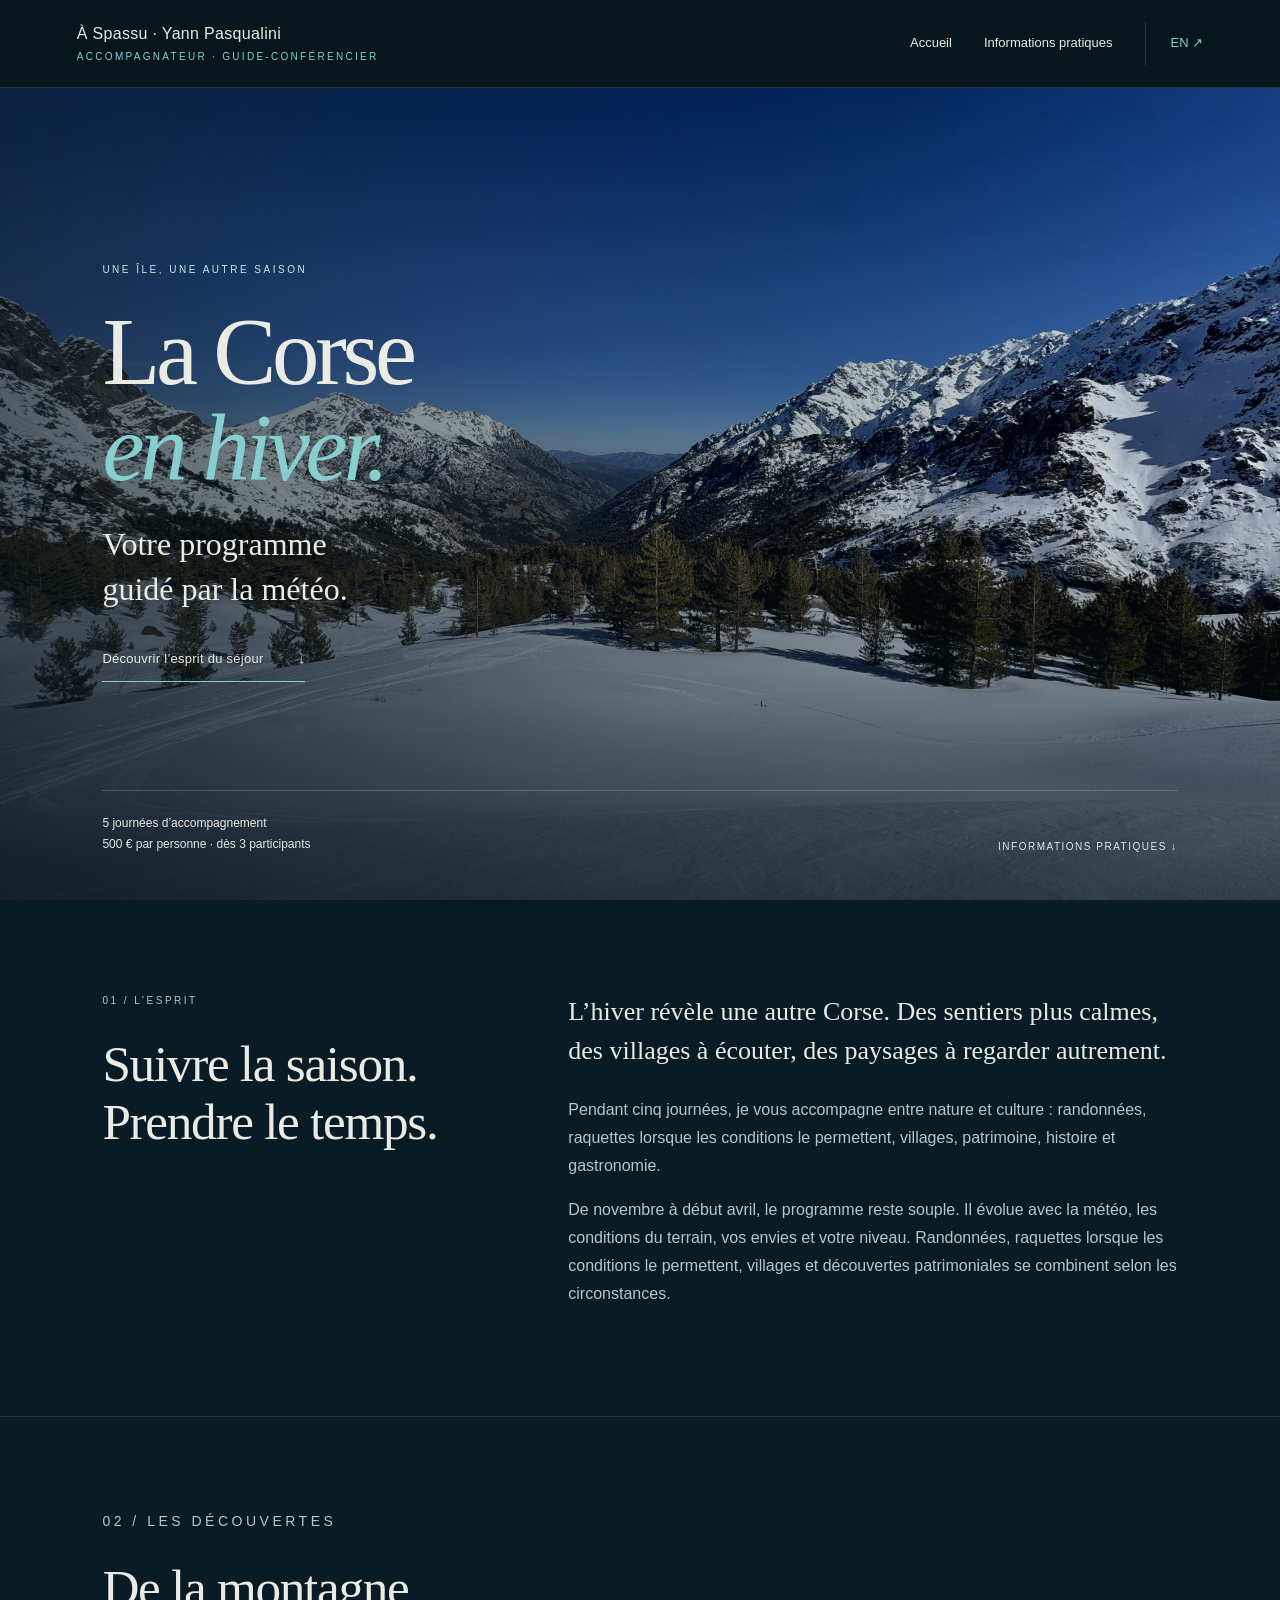
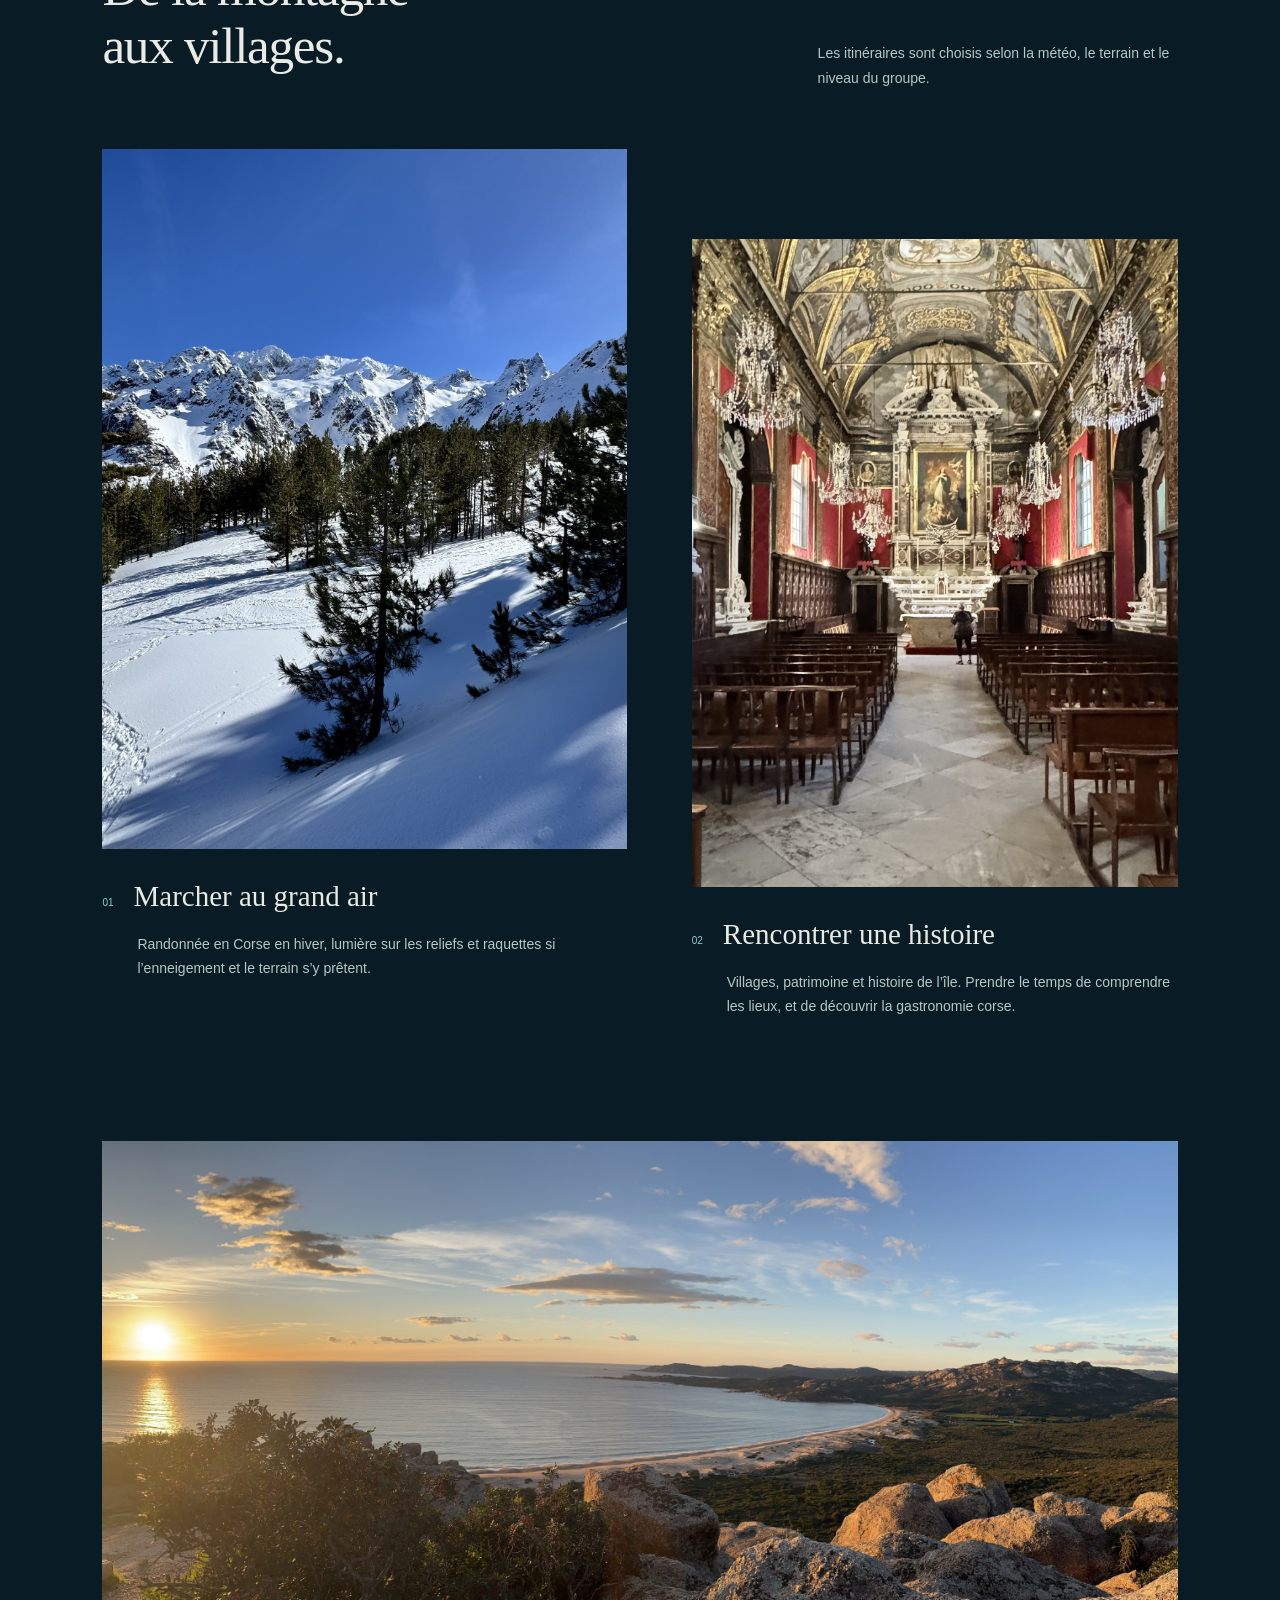
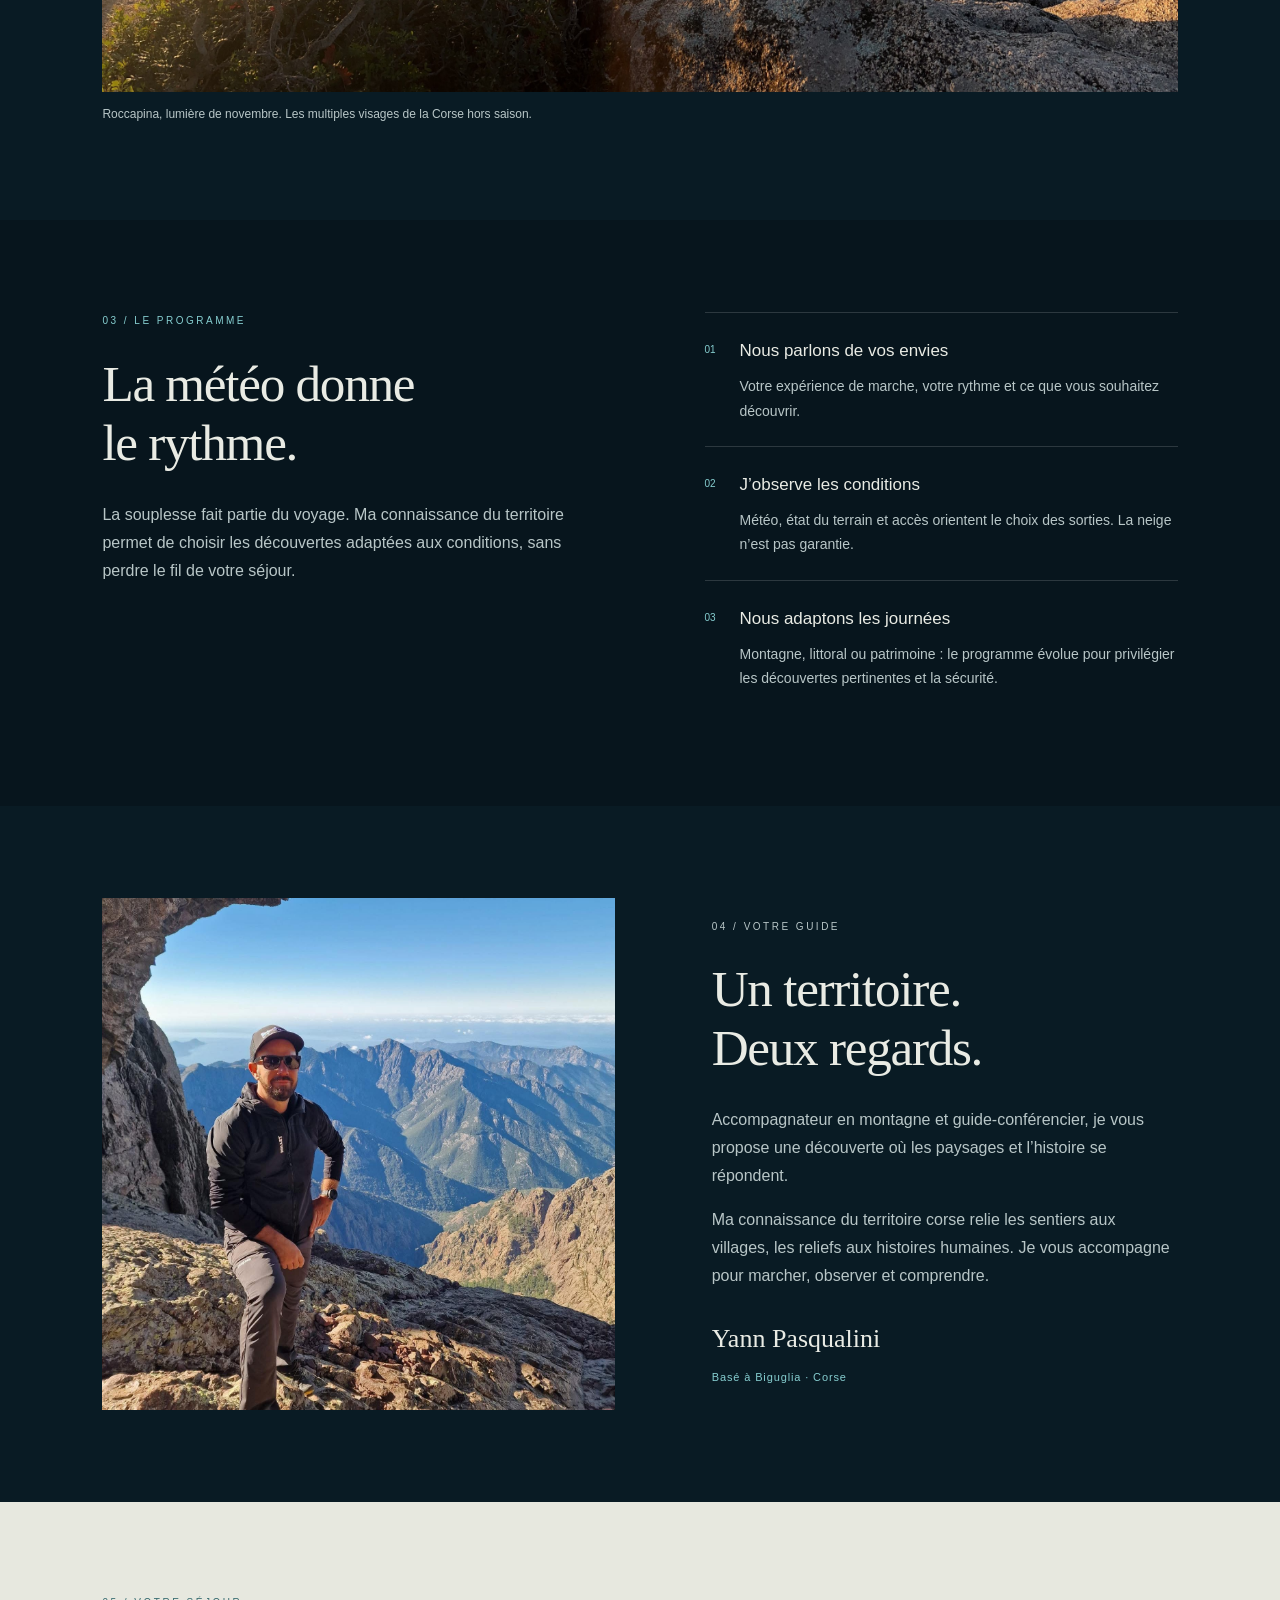
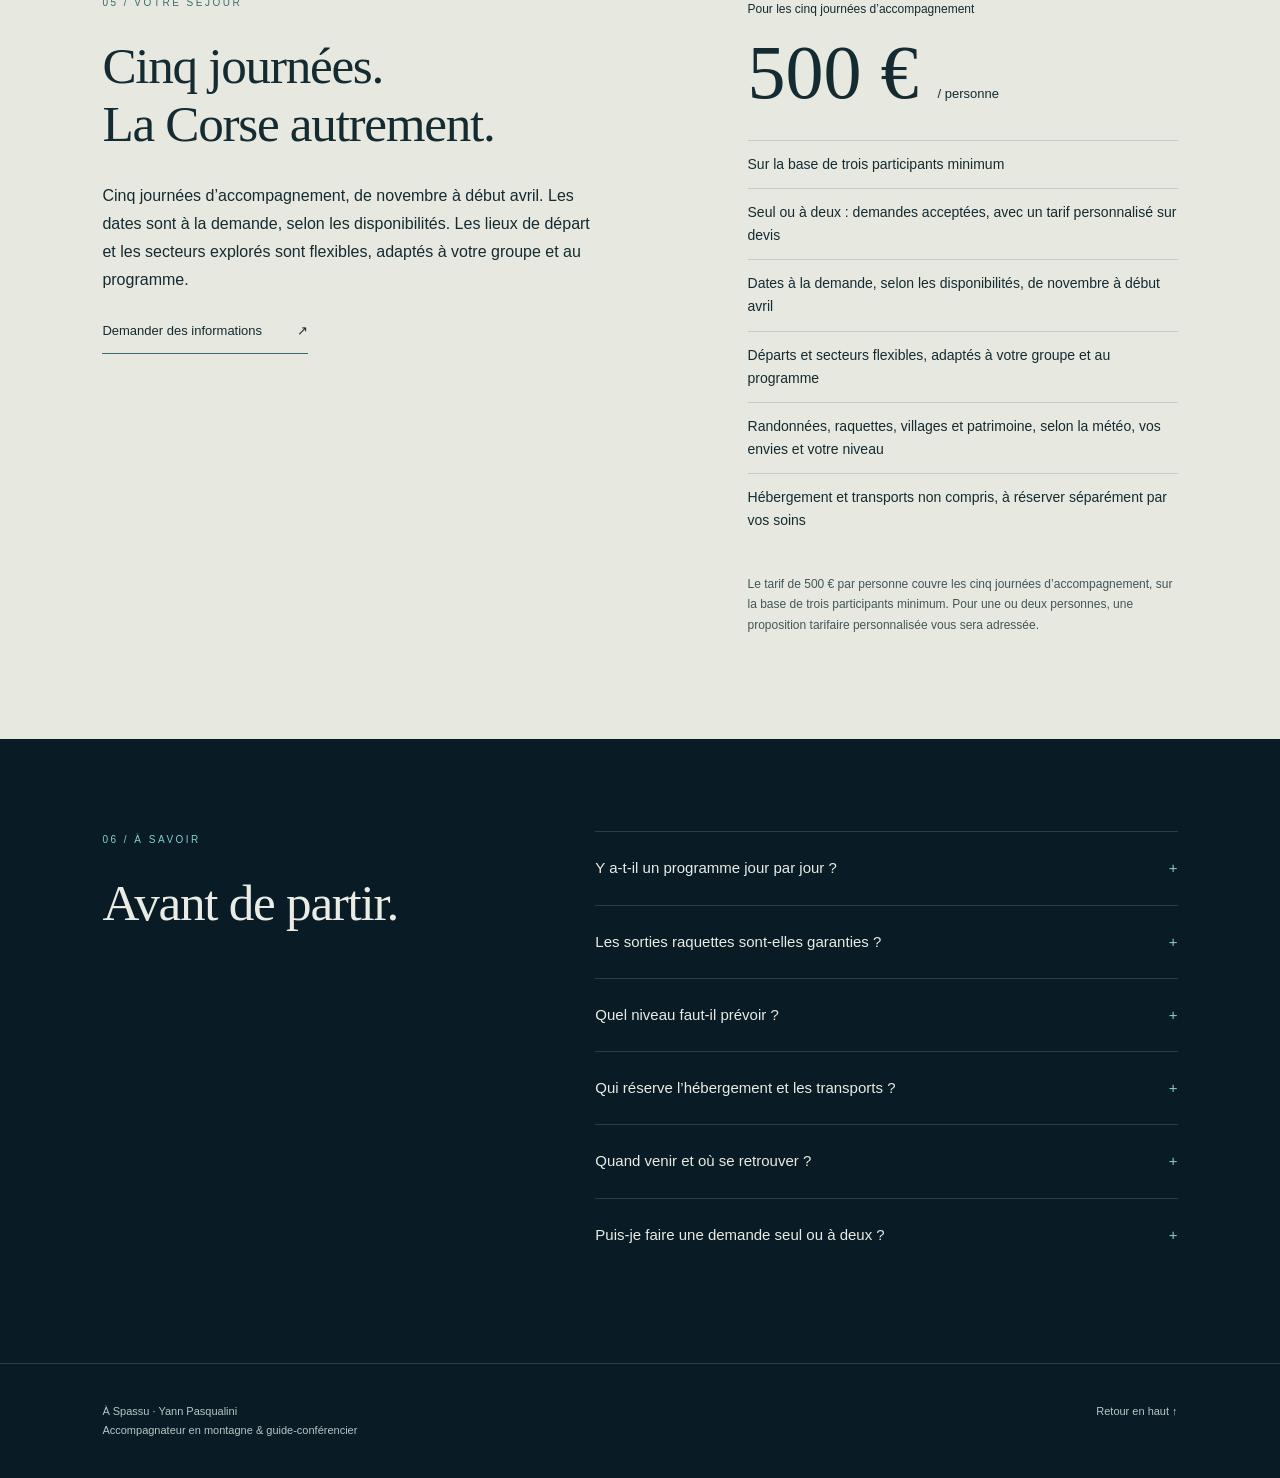
==== corse-en-hiver/index.html @ d5977433 "Add approved Corsica winter pages in French and English" ====
<!doctype html><html lang="fr"><head><meta charset="utf-8"><meta name="viewport" content="width=device-width, initial-scale=1"><link rel="canonical" href="https://yannpasqualini.github.io/corse-en-hiver/"><meta property="og:url" content="https://yannpasqualini.github.io/corse-en-hiver/"><meta property="og:image" content="https://yannpasqualini.github.io/corse-en-hiver/images/asco-panorama.jpg"><title>La Corse en hiver — Yann Pasqualini</title><meta name="description" content="La Corse en hiver, de novembre à début avril : cinq journées guidées selon la météo, vos envies et votre niveau. 500 € par personne dès trois participants."><link rel="alternate" hreflang="fr" href="https://yannpasqualini.github.io/corse-en-hiver/"><link rel="alternate" hreflang="en-GB" href="https://yannpasqualini.github.io/corse-en-hiver/winter-in-corsica.html"><meta property="og:title" content="La Corse en hiver — Yann Pasqualini"><meta property="og:description" content="La Corse en hiver, de novembre à début avril : cinq journées guidées selon la météo, vos envies et votre niveau. 500 € par personne dès trois participants."><link rel="stylesheet" href="style.css"><script src="app.js" defer></script></head><body>
<a class="skip" href="#main">Aller au contenu</a>
<header><a class="brand" href="#">À Spassu · Yann Pasqualini<small>Accompagnateur · Guide-conférencier</small></a><button class="menu" aria-expanded="false" aria-controls="navigation">Menu +</button><nav id="navigation" aria-label="Navigation principale"><a href="../">Accueil</a><a href="#offre">Informations pratiques</a><a class="language" href="winter-in-corsica.html" lang="en">EN ↗</a></nav></header>
<main id="main"><section class="hero" aria-label="La Corse en hiver"><picture class="hero-image"><source media="(max-width:700px)" srcset="images/asco-panorama-mobile.jpg"><img src="images/asco-panorama.jpg" alt="Vallée et sommets enneigés à Asco, en Corse" fetchpriority="high"></picture><div class="hero-content"><p class="eyebrow">Une île, une autre saison</p><h1>La Corse<br><em>en hiver.</em></h1><p class="subtitle">Votre programme<br>guidé par la météo.</p><a class="outline" href="#esprit">Découvrir l’esprit du séjour <span aria-hidden="true">↓</span></a></div><div class="hero-bottom"><span><strong>5 journées d’accompagnement</strong><br>500 € par personne · dès 3 participants</span><a href="#offre">Informations pratiques ↓</a></div></section>
<section class="section intro" id="esprit"><div><p class="eyebrow">01 / L’esprit</p><h2>Suivre la saison.<br>Prendre le temps.</h2></div><div><p class="lead">L’hiver révèle une autre Corse. Des sentiers plus calmes, des villages à écouter, des paysages à regarder autrement.</p><p>Pendant cinq journées, je vous accompagne entre nature et culture : randonnées, raquettes lorsque les conditions le permettent, villages, patrimoine, histoire et gastronomie.</p><p>De novembre à début avril, le programme reste souple. Il évolue avec la météo, les conditions du terrain, vos envies et votre niveau. Randonnées, raquettes lorsque les conditions le permettent, villages et découvertes patrimoniales se combinent selon les circonstances.</p></div></section>
<section class="section experiences" id="decouvertes"><div class="section-heading"><div><p class="eyebrow">02 / Les découvertes</p><h2>De la montagne<br>aux villages.</h2></div><p>Les itinéraires sont choisis selon la météo, le terrain et le niveau du groupe.</p></div><div class="gallery"><figure><div class="photo tall real-photo"><picture><source media="(max-width:700px)" srcset="images/asco-neige-mobile.jpg"><img src="images/asco-neige.jpg" alt="Pins dans la neige et sommets à Asco" width="1440" height="2560" loading="lazy"></picture></div><figcaption><div class="caption"><span>01</span><h3>Marcher au grand air</h3></div><p>Randonnée en Corse en hiver, lumière sur les reliefs et raquettes si l’enneigement et le terrain s’y prêtent.</p></figcaption></figure><figure><div class="photo tall village real-photo"><picture><source media="(max-width:700px)" srcset="images/bastia-patrimoine-mobile.jpg"><img src="images/bastia-patrimoine.jpg" alt="Intérieur d’église à Bastia" width="1440" height="2560" loading="lazy"></picture></div><figcaption><div class="caption"><span>02</span><h3>Rencontrer une histoire</h3></div><p>Villages, patrimoine et histoire de l’île. Prendre le temps de comprendre les lieux, et de découvrir la gastronomie corse.</p></figcaption></figure></div></section>
<figure class="panorama"><div class="photo wide coast real-photo"><picture><source media="(max-width:700px)" srcset="images/roccapina-mobile.jpg"><img src="images/roccapina.jpg" alt="Lumière de fin de journée sur la baie de Roccapina" width="2560" height="1446" loading="lazy"></picture></div><figcaption>Roccapina, lumière de novembre. Les multiples visages de la Corse hors saison.</figcaption></figure>
<section class="section method"><div><p class="eyebrow">03 / Le programme</p><h2>La météo donne<br>le rythme.</h2><p style="color:var(--muted)">La souplesse fait partie du voyage. Ma connaissance du territoire permet de choisir les découvertes adaptées aux conditions, sans perdre le fil de votre séjour.</p></div><ol class="steps"><li><span class="number">01</span><div><h3>Nous parlons de vos envies</h3><p>Votre expérience de marche, votre rythme et ce que vous souhaitez découvrir.</p></div></li><li><span class="number">02</span><div><h3>J’observe les conditions</h3><p>Météo, état du terrain et accès orientent le choix des sorties. La neige n’est pas garantie.</p></div></li><li><span class="number">03</span><div><h3>Nous adaptons les journées</h3><p>Montagne, littoral ou patrimoine : le programme évolue pour privilégier les découvertes pertinentes et la sécurité.</p></div></li></ol></section>
<section class="section guide" id="guide"><div class="photo portrait portrait-photo"><picture><source media="(max-width:700px)" srcset="images/portrait-yann-tafunatu-mobile.jpg"><img src="images/portrait-yann-tafunatu.jpg" alt="Yann Pasqualini en montagne au Tafunatu" width="1500" height="1500" loading="lazy"></picture></div><div class="guide-copy"><p class="eyebrow">04 / Votre guide</p><h2>Un territoire.<br>Deux regards.</h2><p>Accompagnateur en montagne et guide-conférencier, je vous propose une découverte où les paysages et l’histoire se répondent.</p><p>Ma connaissance du territoire corse relie les sentiers aux villages, les reliefs aux histoires humaines. Je vous accompagne pour marcher, observer et comprendre.</p><p class="signature">Yann Pasqualini</p><small>Basé à Biguglia · Corse</small></div></section>
<section class="section offer" id="offre"><div><p class="eyebrow">05 / Votre séjour</p><h2>Cinq journées.<br>La Corse autrement.</h2><p>Cinq journées d’accompagnement, de novembre à début avril. Les dates sont à la demande, selon les disponibilités. Les lieux de départ et les secteurs explorés sont flexibles, adaptés à votre groupe et au programme.</p><button class="contact-trigger" aria-expanded="false" aria-controls="contact-details">Demander des informations <span aria-hidden="true">↗</span></button><div id="contact-details" class="contact-panel" hidden><p>Écrivez-moi avec vos dates envisagées, le nombre de participants et vos envies.</p><a href="mailto:yannpasqualiniaem@gmail.com?subject=Corse%20en%20hiver">yannpasqualiniaem@gmail.com ↗</a><p><a href="tel:+33607656427">+33 6 07 65 64 27</a></p><p>Le lien e-mail ouvre votre messagerie. Aucun message n’est envoyé automatiquement.</p></div></div><div><span style="font-size:12px">Pour les cinq journées d’accompagnement</span><div class="price">500 € <small>/ personne</small></div><ul><li>Sur la base de trois participants minimum</li><li>Seul ou à deux : demandes acceptées, avec un tarif personnalisé sur devis</li><li>Dates à la demande, selon les disponibilités, de novembre à début avril</li><li>Départs et secteurs flexibles, adaptés à votre groupe et au programme</li><li>Randonnées, raquettes, villages et patrimoine, selon la météo, vos envies et votre niveau</li><li>Hébergement et transports non compris, à réserver séparément par vos soins</li></ul><p class="fine">Le tarif de 500 € par personne couvre les cinq journées d’accompagnement, sur la base de trois participants minimum. Pour une ou deux personnes, une proposition tarifaire personnalisée vous sera adressée.</p></div></section>
<section class="section faq"><div><p class="eyebrow">06 / À savoir</p><h2>Avant de partir.</h2></div><div><details><summary>Y a-t-il un programme jour par jour ?</summary><p>Nous définissons les grandes envies ensemble. L’ordre et le contenu des journées évoluent selon la météo, les accès et les conditions du terrain.</p></details><details><summary>Les sorties raquettes sont-elles garanties ?</summary><p>Non. Les raquettes sont une possibilité lorsque l’enneigement et les conditions le permettent. D’autres découvertes peuvent prendre leur place.</p></details><details><summary>Quel niveau faut-il prévoir ?</summary><p>Le niveau attendu sera précisé avec vous avant toute réservation, en fonction des sorties envisagées et de votre expérience.</p></details><details><summary>Qui réserve l’hébergement et les transports ?</summary><p>Vous réservez séparément votre hébergement et vos transports. Ils ne sont pas compris dans le prix annoncé pour l’accompagnement.</p></details><details><summary>Quand venir et où se retrouver ?</summary><p>De novembre à début avril, à des dates convenues à la demande, selon les disponibilités. Les lieux de départ et les secteurs sont flexibles, adaptés à votre groupe et au programme.</p></details><details><summary>Puis-je faire une demande seul ou à deux ?</summary><p>Oui. Les demandes individuelles ou à deux sont acceptées, avec un tarif personnalisé sur devis. Le tarif annoncé de 500 € par personne pour cinq journées s’applique sur la base de trois participants minimum.</p></details></div></section></main>
<footer><div>À Spassu · Yann Pasqualini<br>Accompagnateur en montagne & guide-conférencier</div><a href="#">Retour en haut ↑</a></footer></body></html>
---- corse-en-hiver/style.css ----
:root{--night:#091b24;--deep:#07151d;--ink:#e9ebe4;--muted:#a5b6b8;--aqua:#76c5c4;--line:#ffffff26;--serif:Georgia,'Times New Roman',serif}*{box-sizing:border-box}html{scroll-behavior:smooth;scroll-padding-top:100px}body{margin:0;background:var(--night);color:var(--ink);font-family:-apple-system,BlinkMacSystemFont,'Segoe UI',sans-serif;font-size:16px;line-height:1.65}a{color:inherit;text-decoration:none}a:focus-visible,button:focus-visible,summary:focus-visible{outline:2px solid var(--aqua);outline-offset:7px}header{height:96px;padding:0 6%;display:flex;align-items:center;justify-content:space-between;border-bottom:1px solid var(--line);background:var(--deep)}.brand{font-size:16px;letter-spacing:.02em;line-height:1.4}.brand small{display:block;font-size:10px;letter-spacing:.23em;text-transform:uppercase;color:var(--aqua);margin-top:5px}nav{display:flex;gap:32px;align-items:center;font-size:13px}nav a:hover,.textlink:hover{color:var(--aqua)}.language{border-left:1px solid var(--line);padding-left:25px;color:var(--aqua)}.menu{display:none;background:none;border:0;color:var(--ink);font-size:14px;padding:10px}.eyebrow{font-size:10px;letter-spacing:.25em;text-transform:uppercase;color:var(--aqua);margin:0 0 25px}.hero{min-height:760px;height:calc(100svh - 96px);max-height:1080px;position:relative;padding:90px 8% 45px;display:flex;flex-direction:column;justify-content:space-between;background:#102a34;overflow:hidden}.hero:before{content:'';position:absolute;inset:30px;border:1px solid #ffffff16;pointer-events:none}.photo-label{font-size:10px;letter-spacing:.18em;text-transform:uppercase;color:#9bb5bb;display:flex;align-items:center;gap:14px}.photo-label:before{content:'+';font-size:19px;font-weight:200}.hero .photo-label{position:absolute;right:8%;top:45px}.hero-content{max-width:900px;margin:auto 0}.hero h1{font-family:var(--serif);font-size:clamp(64px,7.5vw,118px);line-height:1.02;font-weight:400;letter-spacing:-.045em;margin:0 0 32px}.hero h1 em{font-weight:400;color:var(--aqua)}.subtitle{font-family:var(--serif);font-size:clamp(23px,2.6vw,35px);margin:0 0 35px}.outline{display:inline-flex;gap:35px;align-items:center;border-bottom:1px solid var(--aqua);padding:10px 0;font-size:13px;letter-spacing:.02em}.outline:hover{color:var(--aqua)}.hero-bottom{display:flex;justify-content:space-between;align-items:end;border-top:1px solid #ffffff30;padding-top:22px;font-size:12px;color:#bac9c9}.hero-bottom strong{color:var(--ink);font-weight:400}.hero-bottom a{font-size:10px;letter-spacing:.15em;text-transform:uppercase}.section{padding:110px 8%}.intro{display:grid;grid-template-columns:1fr 1.7fr;gap:10%;border-bottom:1px solid var(--line)}h2{font-family:var(--serif);font-size:clamp(35px,4vw,58px);font-weight:400;line-height:1.15;letter-spacing:-.025em;margin:0 0 28px}.intro p{max-width:690px;color:var(--muted);margin-top:0}.intro .lead{font-family:var(--serif);color:var(--ink);font-size:27px;line-height:1.5}.experiences{padding-bottom:65px}.section-heading{display:flex;justify-content:space-between;gap:40px;align-items:end;margin-bottom:45px}.section-heading p{max-width:320px;color:var(--muted);font-size:14px}.photo{background:#18333d;display:flex;align-items:center;justify-content:center;min-height:300px;position:relative}.photo:after{content:'';position:absolute;inset:18px;border:1px solid #ffffff14;pointer-events:none}.photo .photo-label{max-width:75%;text-align:center}.photo.tall{aspect-ratio:4/5}.photo.wide{aspect-ratio:16/9;min-height:0}.photo.coast{background:#263e43}.photo.village{background:#3b4140}.photo.portrait{background:#20363a}.gallery{display:grid;grid-template-columns:1.2fr 1fr;gap:7%}.gallery figure{margin:0}.gallery figure:nth-child(2){margin-top:120px}.caption{display:flex;gap:20px;margin-top:22px;align-items:baseline}.caption span{font-size:10px;color:var(--aqua)}.caption h3{font-family:var(--serif);font-size:28px;font-weight:400;margin:0}.gallery p{color:var(--muted);font-size:14px;max-width:450px;margin:10px 0 0 35px}.panorama{margin:55px 8% 0}.panorama figcaption{font-size:12px;color:var(--muted);margin-top:12px}.method{display:grid;grid-template-columns:1fr 1fr;gap:12%;background:var(--deep);margin-top:95px}.steps{margin:0;padding:0;list-style:none}.steps li{border-top:1px solid var(--line);padding:23px 0;display:grid;grid-template-columns:35px 1fr}.steps .number{font-size:10px;color:var(--aqua);padding-top:5px}.steps h3{font-size:17px;font-weight:400;margin:0 0 8px}.steps p{font-size:14px;color:var(--muted);margin:0}.guide{display:grid;grid-template-columns:1fr 1fr;gap:12%;align-items:center}.guide .photo{aspect-ratio:5/6}.guide p{color:var(--muted)}.guide .signature{font-family:var(--serif);font-size:26px;color:var(--ink);margin-bottom:0}.guide small{font-size:11px;color:var(--aqua);letter-spacing:.08em}.offer{background:#e7e8df;color:#142b32;display:grid;grid-template-columns:1.2fr 1fr;gap:12%}.offer .eyebrow{color:#386c70}.offer p{max-width:500px}.price{font-family:var(--serif);font-size:76px;line-height:1;margin:12px 0}.price small{font-family:-apple-system,BlinkMacSystemFont,sans-serif;font-size:13px}.offer .fine{font-size:12px;line-height:1.7;opacity:.75}.offer .outline{border-color:#386c70;margin:15px 0 20px}.offer .outline:hover{color:#386c70}.offer ul{list-style:none;padding:0;margin:30px 0;font-size:14px}.offer li{padding:12px 0;border-top:1px solid #142b3225}.faq{display:grid;grid-template-columns:1fr 1.6fr;gap:12%}.faq details{border-top:1px solid var(--line);padding:20px 0}.faq summary{list-style:none;cursor:pointer;display:flex;justify-content:space-between;gap:20px;font-size:15px}.faq summary::-webkit-details-marker{display:none}.faq summary:after{content:'+';color:var(--aqua)}.faq details[open] summary:after{content:'−'}.faq details p{font-size:14px;color:var(--muted);max-width:600px}footer{border-top:1px solid var(--line);padding:38px 8%;display:flex;justify-content:space-between;gap:30px;font-size:11px;color:var(--muted)}.preview{font-size:10px;letter-spacing:.04em}.contact-panel{border:1px solid var(--line);padding:25px;margin-top:20px}.contact-panel p{font-size:14px}.contact-panel a{color:var(--aqua)}.contact-panel[hidden]{display:none}.offer .contact-panel{border-color:#142b3240}.offer .contact-panel a{color:#285e64}.contact-trigger{background:none;border:0;border-bottom:1px solid #386c70;padding:10px 0;font:inherit;font-size:13px;color:inherit;cursor:pointer;display:inline-flex;gap:35px}.skip{position:absolute;left:15px;top:-60px;background:var(--deep);padding:10px;z-index:10}.skip:focus{top:10px}@media(min-width:1600px){.section,header,.hero,footer{padding-left:max(8%,calc((100vw - 1400px)/2));padding-right:max(8%,calc((100vw - 1400px)/2))}}@media(max-width:700px){header{height:84px;padding:0 7%;position:relative;z-index:5}.brand{font-size:14px}.brand small{font-size:8px;letter-spacing:.14em}.menu{display:block}nav{display:none;position:absolute;top:84px;left:0;right:0;background:var(--deep);padding:25px 7%;border-bottom:1px solid var(--line);flex-direction:column;align-items:start;gap:23px}nav.open{display:flex}.language{padding:0;border:0}.hero{height:calc(100svh - 84px);min-height:650px;padding:90px 8% 30px}.hero:before{inset:14px}.hero .photo-label{top:28px;font-size:8px}.hero h1{font-size:64px}.hero .eyebrow{font-size:9px;letter-spacing:.17em}.subtitle{font-size:25px;max-width:250px}.hero-bottom{align-items:start;gap:25px;font-size:11px}.hero-bottom a{font-size:9px;max-width:90px}.section{padding:75px 8%}.intro,.method,.guide,.offer,.faq{grid-template-columns:1fr;gap:35px}.intro .lead{font-size:23px}.section-heading{display:block;margin-bottom:30px}.section-heading p{max-width:none}.gallery{grid-template-columns:1fr;gap:45px}.gallery figure:nth-child(2){margin-top:0}.photo.tall{aspect-ratio:4/4.6}.gallery p{margin-left:30px}.caption h3{font-size:26px}.panorama{margin-top:20px}.photo.wide{aspect-ratio:4/3}.method{margin-top:65px}.guide .photo{aspect-ratio:4/4.5}.guide .guide-copy{order:-1}.offer h2{font-size:42px}.price{font-size:70px}.faq{gap:20px}footer{flex-direction:column;gap:18px}.photo-label{font-size:9px}.section-heading h2{margin-bottom:20px}}@media(prefers-reduced-motion:reduce){html{scroll-behavior:auto}}

/* Portrait fourni par Yann, copie indépendante. */
.portrait-photo{overflow:hidden;background:#102a34}.portrait-photo:after{display:none}.portrait-photo img{display:block;position:absolute;inset:0;width:100%;height:100%;object-fit:cover;object-position:45% 48%}@media(max-width:700px){.portrait-photo img{object-position:43% 48%}}

.hero{isolation:isolate;background:#102a34}.hero-image{position:absolute;inset:0;z-index:-2;display:block}.hero-image img{width:100%;height:100%;object-fit:cover;object-position:50% 50%}.hero:after{content:"";position:absolute;inset:0;z-index:-1;background:linear-gradient(90deg,rgba(4,17,25,.82),rgba(4,17,25,.17)),linear-gradient(0deg,rgba(4,17,25,.65),transparent 55%)}.hero:before{z-index:0}.hero-content,.hero-bottom{position:relative;z-index:1}.real-photo{overflow:hidden}.real-photo:after{display:none}.real-photo picture{position:absolute;inset:0}.real-photo img{width:100%;height:100%;object-fit:cover;display:block}.village.real-photo img{object-position:50% 38%}.coast.real-photo img{object-position:50% 55%}@media(max-width:700px){.hero-image img{object-position:48% 50%}.hero:after{background:linear-gradient(0deg,rgba(4,17,25,.8),rgba(4,17,25,.35))}.village.real-photo img{object-position:50% 36%}}

/* Final editorial layout: preserves image files; crops are display-only. */
:root{--muted:#b8c6c7;--aqua:#86ced0}body{line-height:1.75}header{height:88px}.hero{min-height:680px;height:calc(100svh - 88px);max-height:900px;padding-top:65px}.hero:before{display:none}.hero:after{background:linear-gradient(90deg,rgba(4,17,25,.67) 0%,rgba(4,17,25,.37) 48%,rgba(4,17,25,.12) 100%),linear-gradient(0deg,rgba(4,17,25,.66),transparent 48%)}.hero-image img{object-position:50% 54%}.hero-content{margin:auto 0;max-width:850px}.hero h1{font-size:clamp(68px,7.4vw,108px);margin-bottom:25px}.hero .subtitle{font-size:clamp(25px,2.5vw,34px);line-height:1.4;margin-bottom:26px;max-width:650px;text-shadow:0 1px 12px #07151d66}.hero .eyebrow{color:#c4e8e6}.hero-bottom{color:#e0e9e6}.hero-bottom strong{font-weight:500}.outline,.contact-trigger{min-height:44px;align-items:center}.section{padding-top:92px;padding-bottom:92px}.intro .lead{font-size:26px}.section-heading p{max-width:360px}.gallery{gap:6%;grid-template-columns:1.08fr 1fr}.gallery figure:nth-child(2){margin-top:90px}.photo.tall{aspect-ratio:3/4}.real-photo img{object-position:50% 50%}.village.real-photo img{object-position:50% 39%}.caption h3{font-size:29px}.gallery p{max-width:450px}.panorama{margin-top:30px}.coast.real-photo{aspect-ratio:1.95}.coast.real-photo img{object-position:50% 55%}.panorama figcaption{color:#b8c6c7;font-size:12px}.guide{gap:9%;grid-template-columns:1.1fr 1fr}.guide .portrait-photo{aspect-ratio:1;min-height:0}.portrait-photo img{object-fit:contain;object-position:center}.portrait-photo picture{position:absolute;inset:0;display:block}.guide p{max-width:520px}.offer .fine{opacity:1;color:#42565a}.offer ul{line-height:1.65}.contact-panel a{overflow-wrap:anywhere}.faq summary{padding:3px 0;min-height:32px}.faq summary:after{flex-shrink:0}.faq details p{line-height:1.8}footer{align-items:start}.photo{min-height:0}nav a{padding:10px 0}.menu{min-height:44px}.offer .price{white-space:nowrap}
@media(min-width:701px) and (max-width:1050px){nav{gap:18px;font-size:12px}header{padding-left:5%;padding-right:5%}.brand{font-size:14px}.brand small{font-size:8px}.section{padding-left:7%;padding-right:7%}.guide{gap:6%}}
@media(max-width:820px){nav{gap:14px}.brand{font-size:13px}.brand small{letter-spacing:.12em}}
@media(max-width:700px){header{height:80px}nav{top:80px;font-size:14px}.brand{font-size:14px}.brand small{font-size:8px}.hero{min-height:640px;height:calc(100svh - 80px);max-height:860px;padding:56px 7% 27px}.hero-image img{object-position:49% 56%}.hero:after{background:linear-gradient(0deg,rgba(4,17,25,.7),rgba(4,17,25,.28) 65%,rgba(4,17,25,.2))}.hero h1{font-size:clamp(54px,15.8vw,68px);line-height:1.04;margin-bottom:24px}.hero .subtitle{font-size:25px;line-height:1.35;max-width:none;margin-bottom:22px}.hero-content{margin:auto 0}.hero .eyebrow{margin-bottom:24px;letter-spacing:.16em}.hero-bottom{padding-top:18px;gap:20px}.hero-bottom a{max-width:105px}.hero .outline{font-size:12px}.section{padding:65px 7%}.intro .lead{font-size:23px}.gallery{grid-template-columns:1fr;gap:42px}.gallery figure:nth-child(2){margin-top:0}.photo.tall{aspect-ratio:3/4}.gallery p{margin-left:30px}.caption h3{font-size:27px}.panorama{margin:10px 7% 0}.coast.real-photo{aspect-ratio:4/3}.coast.real-photo img{object-position:50% 53%}.panorama figcaption{font-size:11px;line-height:1.7}.method{margin-top:65px}.guide{grid-template-columns:1fr;gap:30px}.guide .guide-copy{order:initial}.guide .portrait-photo{aspect-ratio:1}.guide .portrait-photo img{object-fit:contain}.guide h2{font-size:40px}.offer{gap:35px}.price{font-size:64px}.offer h2{font-size:40px}.offer .fine{font-size:12px}.faq{gap:12px}.faq summary{font-size:14px}.eyebrow{font-size:9px}footer{padding:30px 7%;font-size:11px}.offer .contact-panel{padding:18px}.contact-panel a{font-size:13px}}
@media(prefers-reduced-motion:reduce){*{scroll-behavior:auto!important}}
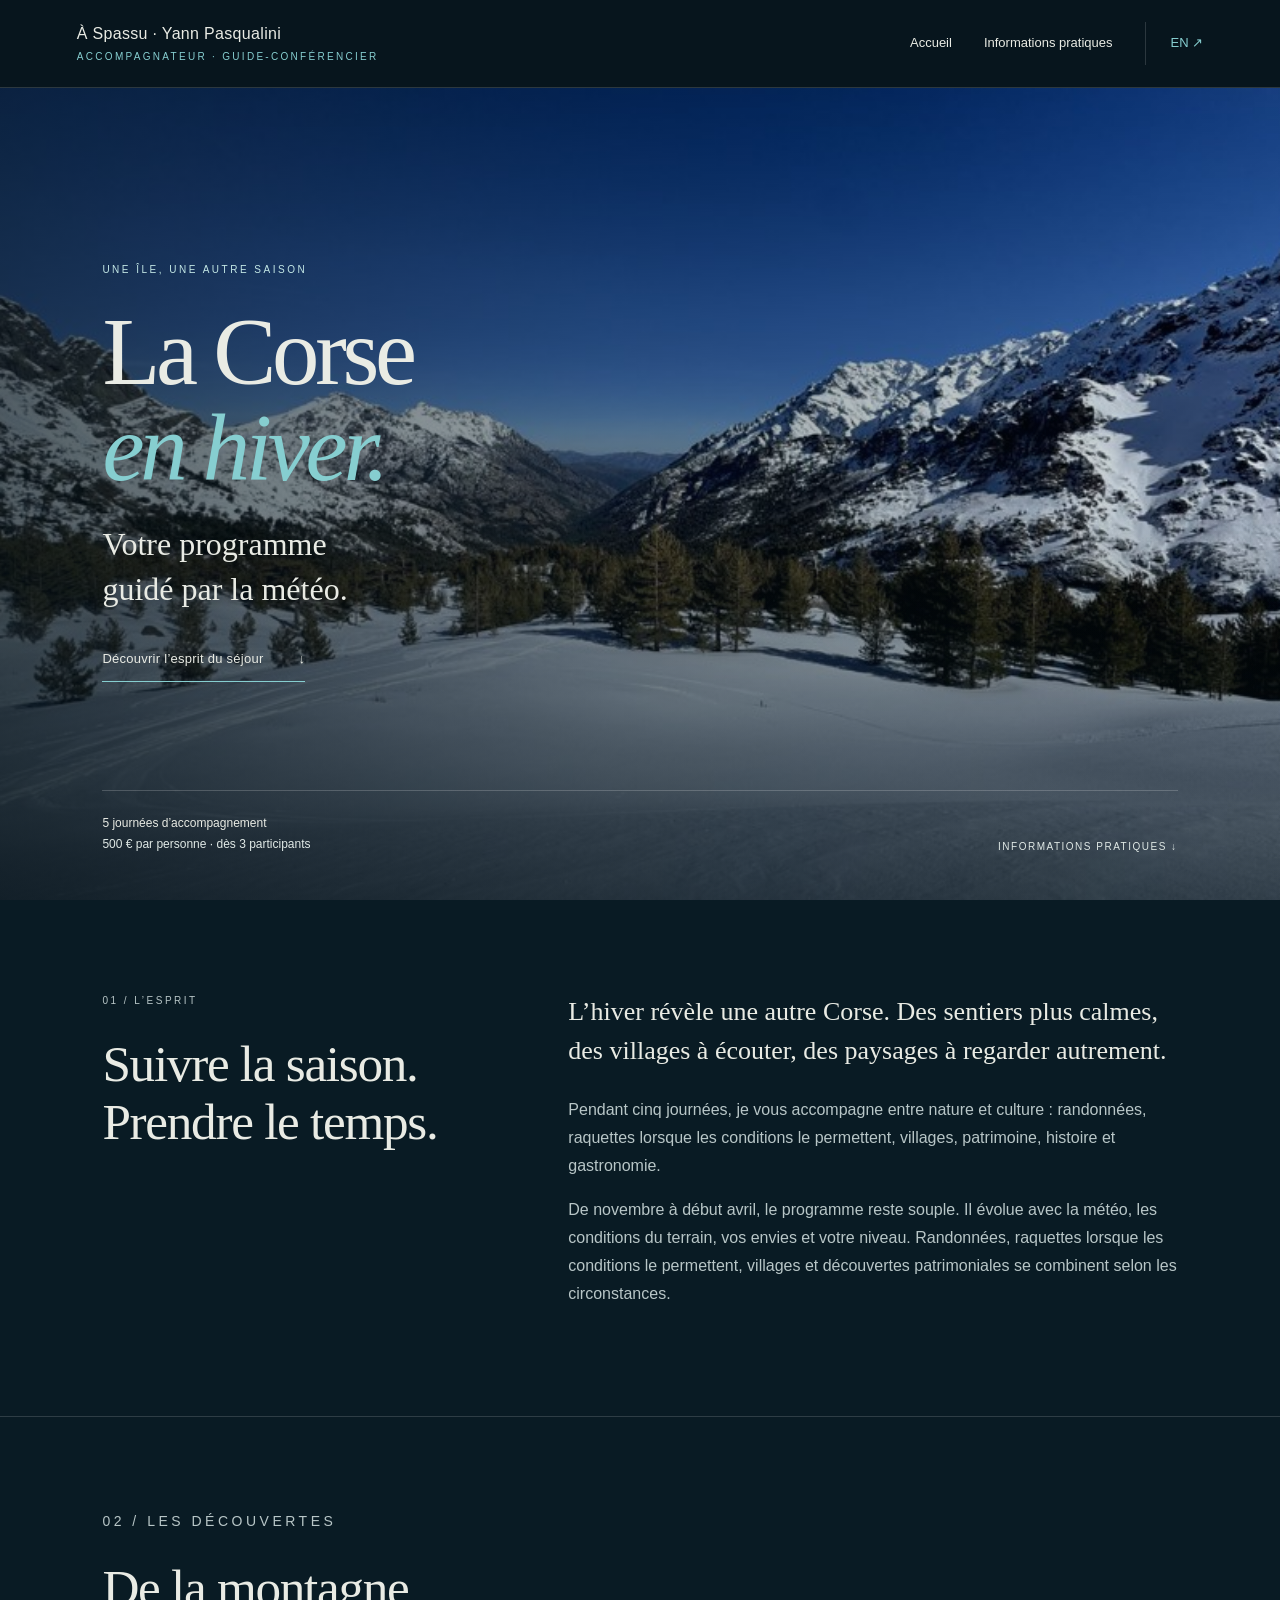
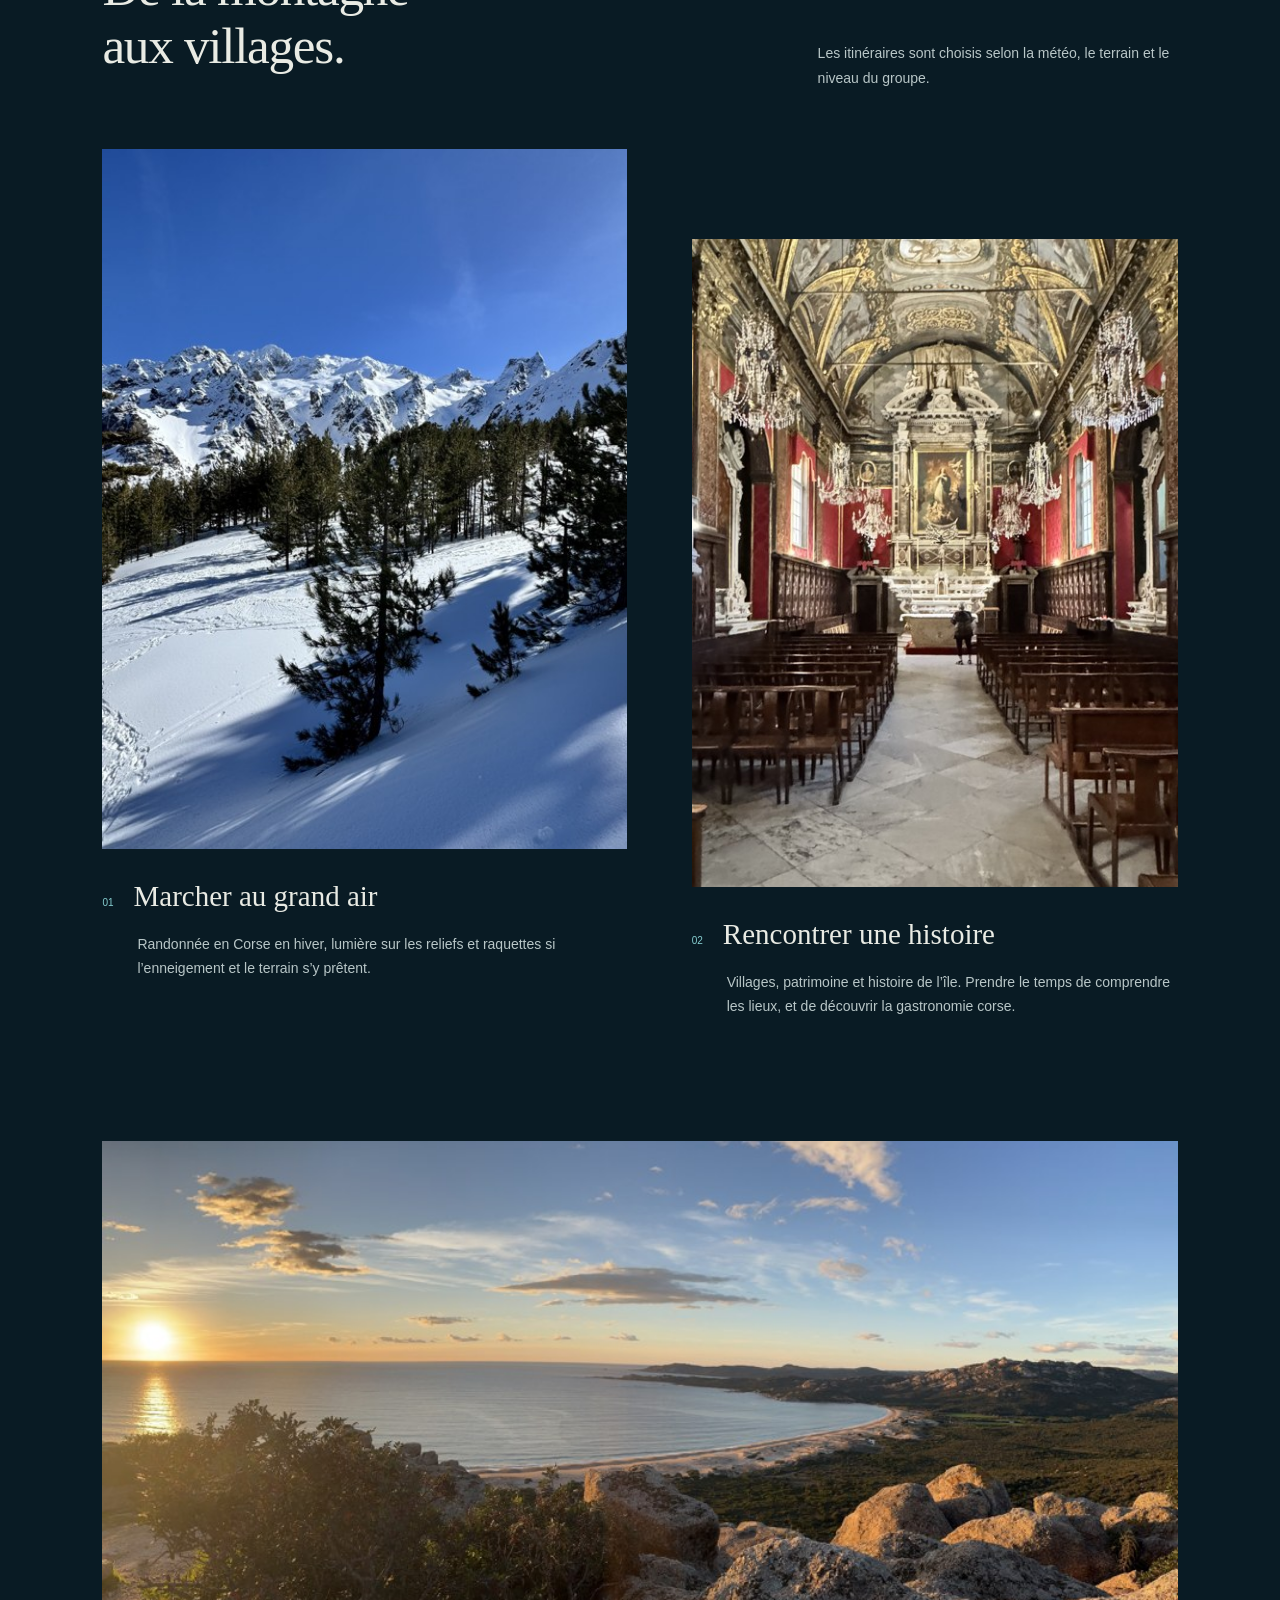
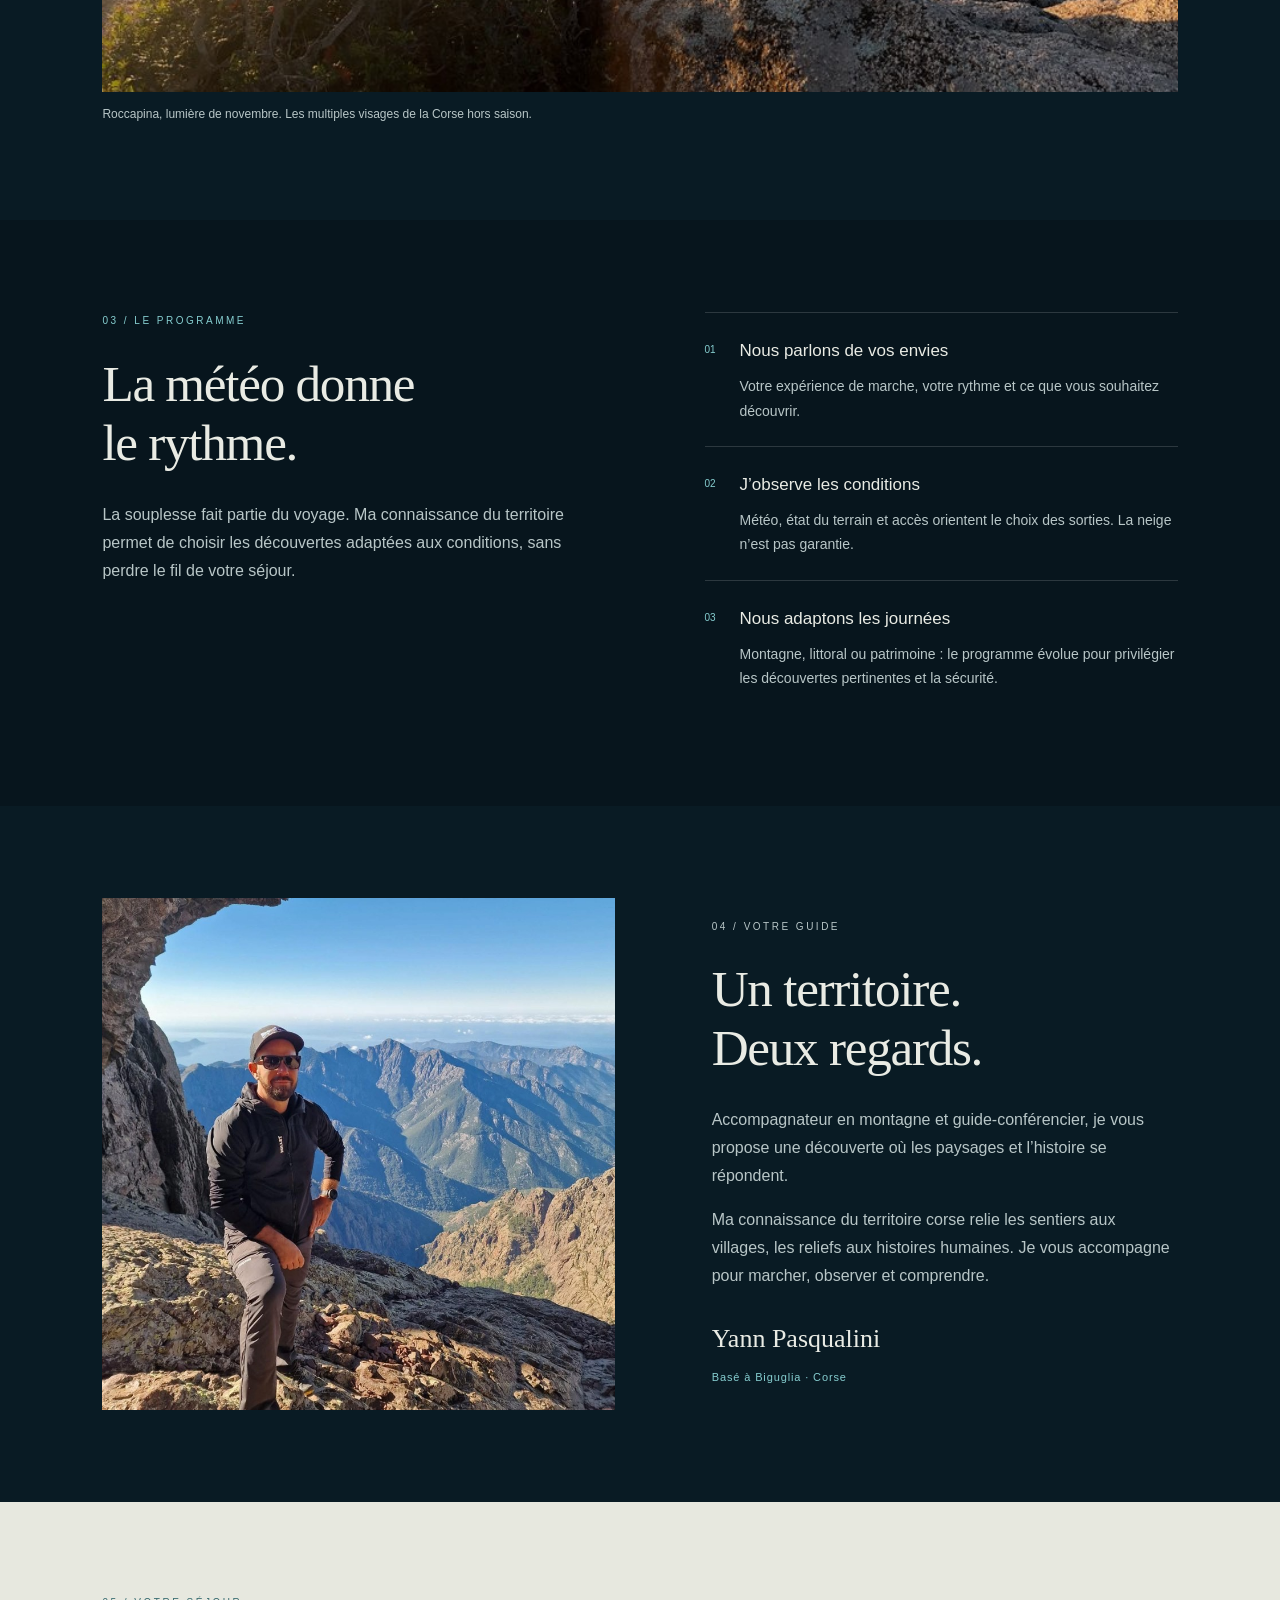
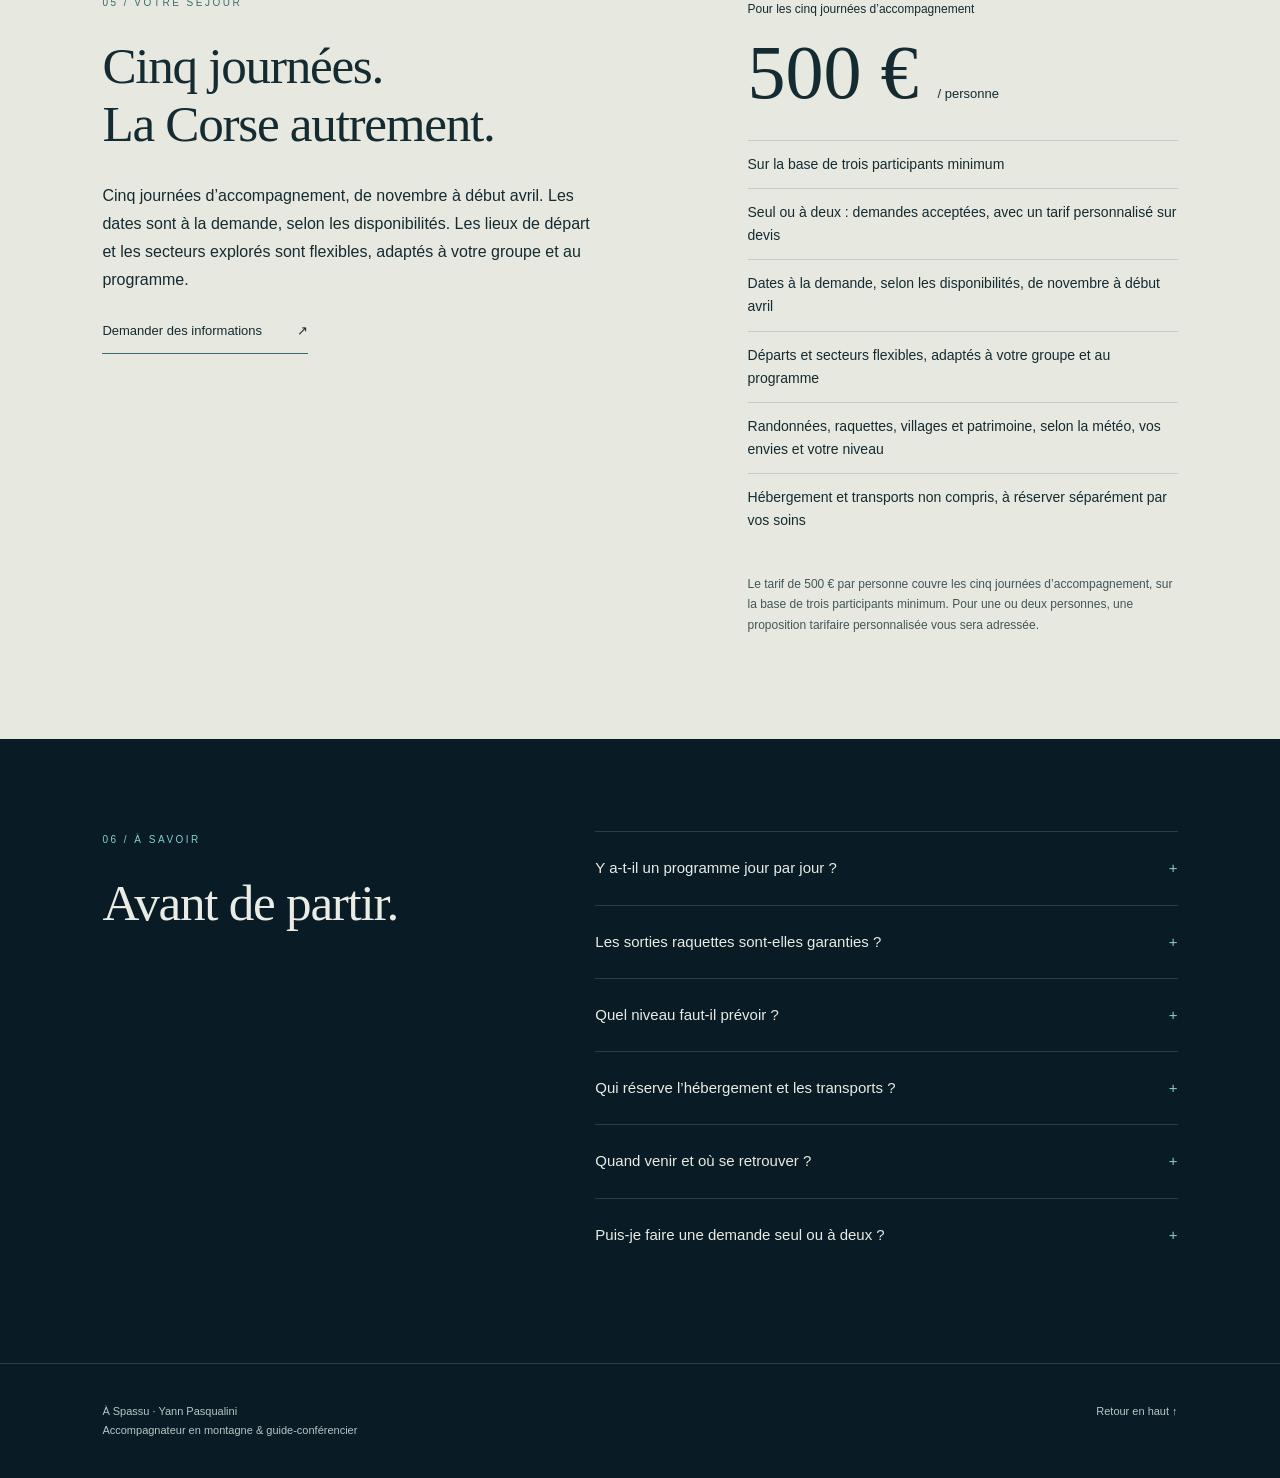
==== commit fb6cd28c: "Update domain URLs for www.aspassu.com without content changes" ====
--- a/corse-en-hiver/index.html
+++ b/corse-en-hiver/index.html
@@ -1,4 +1,4 @@
-<!doctype html><html lang="fr"><head><meta charset="utf-8"><meta name="viewport" content="width=device-width, initial-scale=1"><link rel="canonical" href="https://yannpasqualini.github.io/corse-en-hiver/"><meta property="og:url" content="https://yannpasqualini.github.io/corse-en-hiver/"><meta property="og:image" content="https://yannpasqualini.github.io/corse-en-hiver/images/asco-panorama.jpg"><title>La Corse en hiver — Yann Pasqualini</title><meta name="description" content="La Corse en hiver, de novembre à début avril : cinq journées guidées selon la météo, vos envies et votre niveau. 500 € par personne dès trois participants."><link rel="alternate" hreflang="fr" href="https://yannpasqualini.github.io/corse-en-hiver/"><link rel="alternate" hreflang="en-GB" href="https://yannpasqualini.github.io/corse-en-hiver/winter-in-corsica.html"><meta property="og:title" content="La Corse en hiver — Yann Pasqualini"><meta property="og:description" content="La Corse en hiver, de novembre à début avril : cinq journées guidées selon la météo, vos envies et votre niveau. 500 € par personne dès trois participants."><link rel="stylesheet" href="style.css"><script src="app.js" defer></script></head><body>
+<!doctype html><html lang="fr"><head><meta charset="utf-8"><meta name="viewport" content="width=device-width, initial-scale=1"><link rel="canonical" href="https://www.aspassu.com/corse-en-hiver/"><meta property="og:url" content="https://www.aspassu.com/corse-en-hiver/"><meta property="og:image" content="https://www.aspassu.com/corse-en-hiver/images/asco-panorama.jpg"><title>La Corse en hiver — Yann Pasqualini</title><meta name="description" content="La Corse en hiver, de novembre à début avril : cinq journées guidées selon la météo, vos envies et votre niveau. 500 € par personne dès trois participants."><link rel="alternate" hreflang="fr" href="https://www.aspassu.com/corse-en-hiver/"><link rel="alternate" hreflang="en-GB" href="https://www.aspassu.com/corse-en-hiver/winter-in-corsica.html"><meta property="og:title" content="La Corse en hiver — Yann Pasqualini"><meta property="og:description" content="La Corse en hiver, de novembre à début avril : cinq journées guidées selon la météo, vos envies et votre niveau. 500 € par personne dès trois participants."><link rel="stylesheet" href="style.css"><script src="app.js" defer></script></head><body>
 <a class="skip" href="#main">Aller au contenu</a>
 <header><a class="brand" href="#">À Spassu · Yann Pasqualini<small>Accompagnateur · Guide-conférencier</small></a><button class="menu" aria-expanded="false" aria-controls="navigation">Menu +</button><nav id="navigation" aria-label="Navigation principale"><a href="../">Accueil</a><a href="#offre">Informations pratiques</a><a class="language" href="winter-in-corsica.html" lang="en">EN ↗</a></nav></header>
 <main id="main"><section class="hero" aria-label="La Corse en hiver"><picture class="hero-image"><source media="(max-width:700px)" srcset="images/asco-panorama-mobile.jpg"><img src="images/asco-panorama.jpg" alt="Vallée et sommets enneigés à Asco, en Corse" fetchpriority="high"></picture><div class="hero-content"><p class="eyebrow">Une île, une autre saison</p><h1>La Corse<br><em>en hiver.</em></h1><p class="subtitle">Votre programme<br>guidé par la météo.</p><a class="outline" href="#esprit">Découvrir l’esprit du séjour <span aria-hidden="true">↓</span></a></div><div class="hero-bottom"><span><strong>5 journées d’accompagnement</strong><br>500 € par personne · dès 3 participants</span><a href="#offre">Informations pratiques ↓</a></div></section>
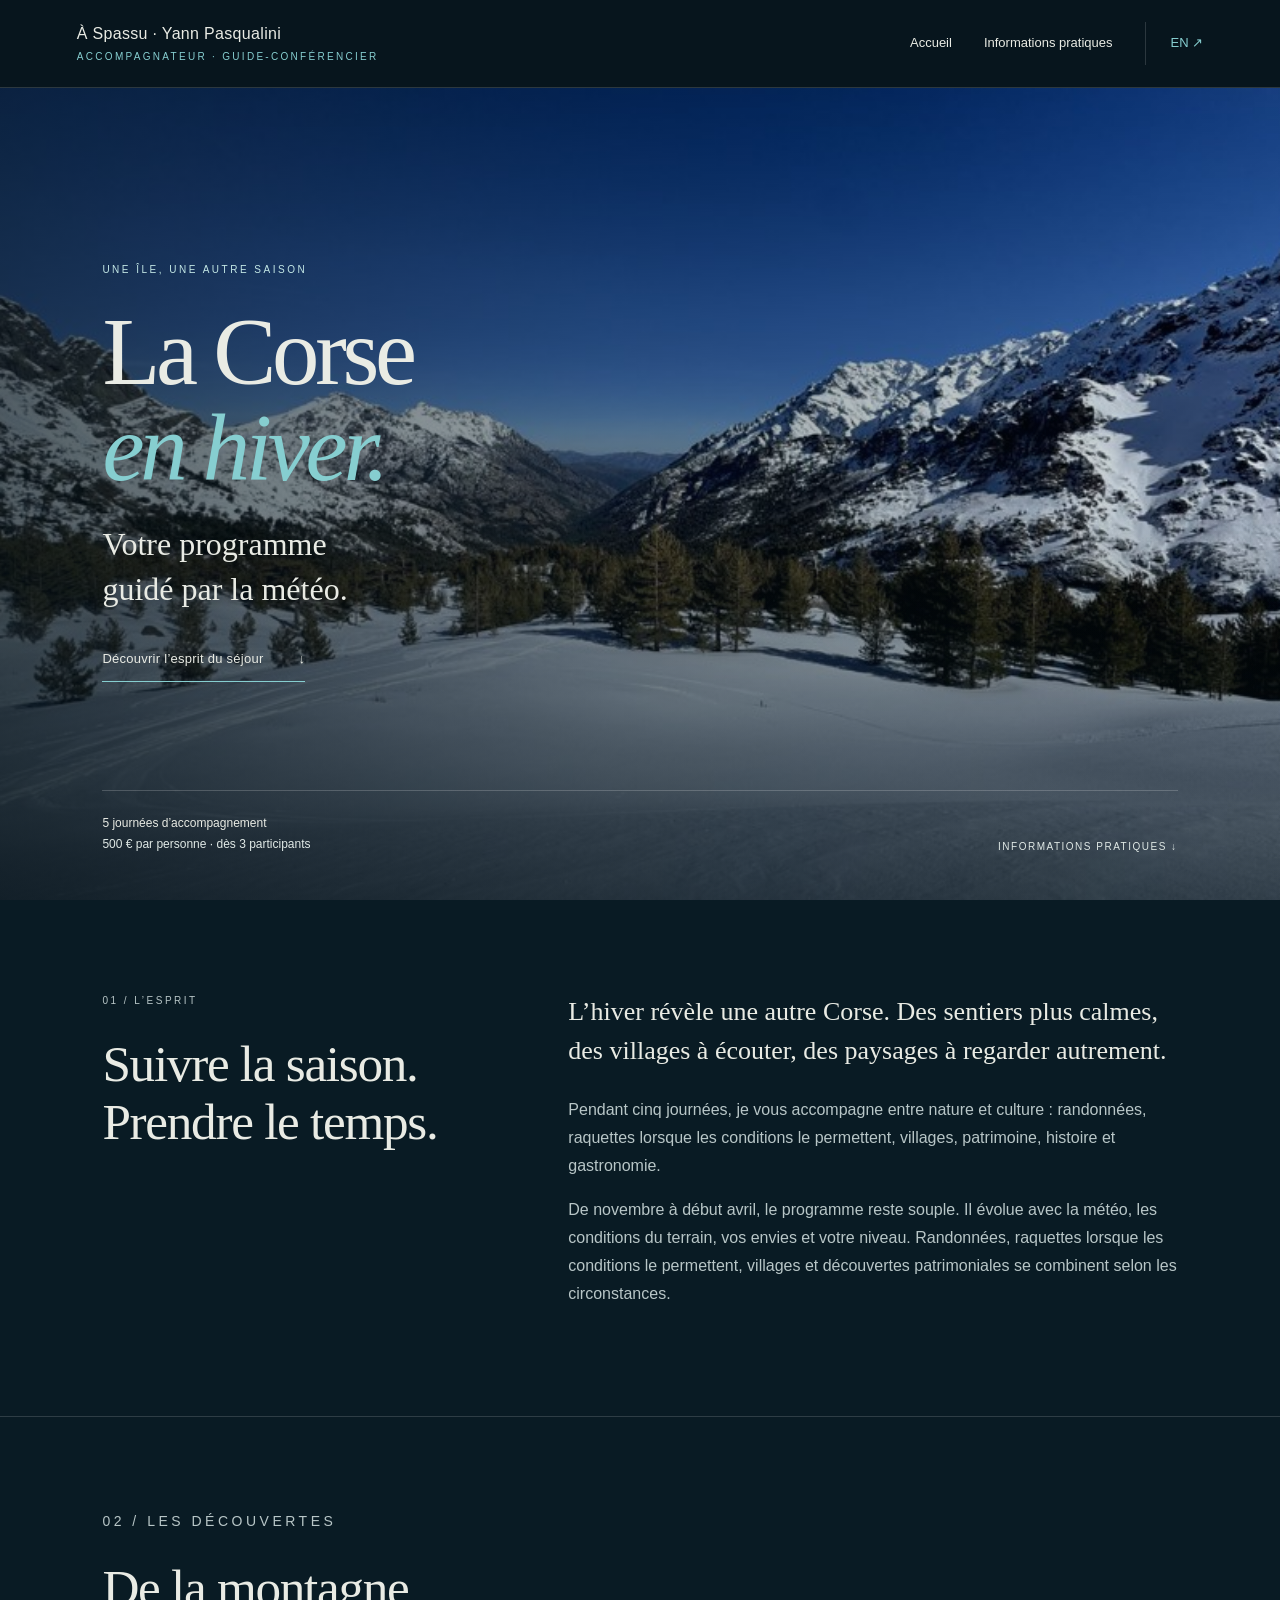
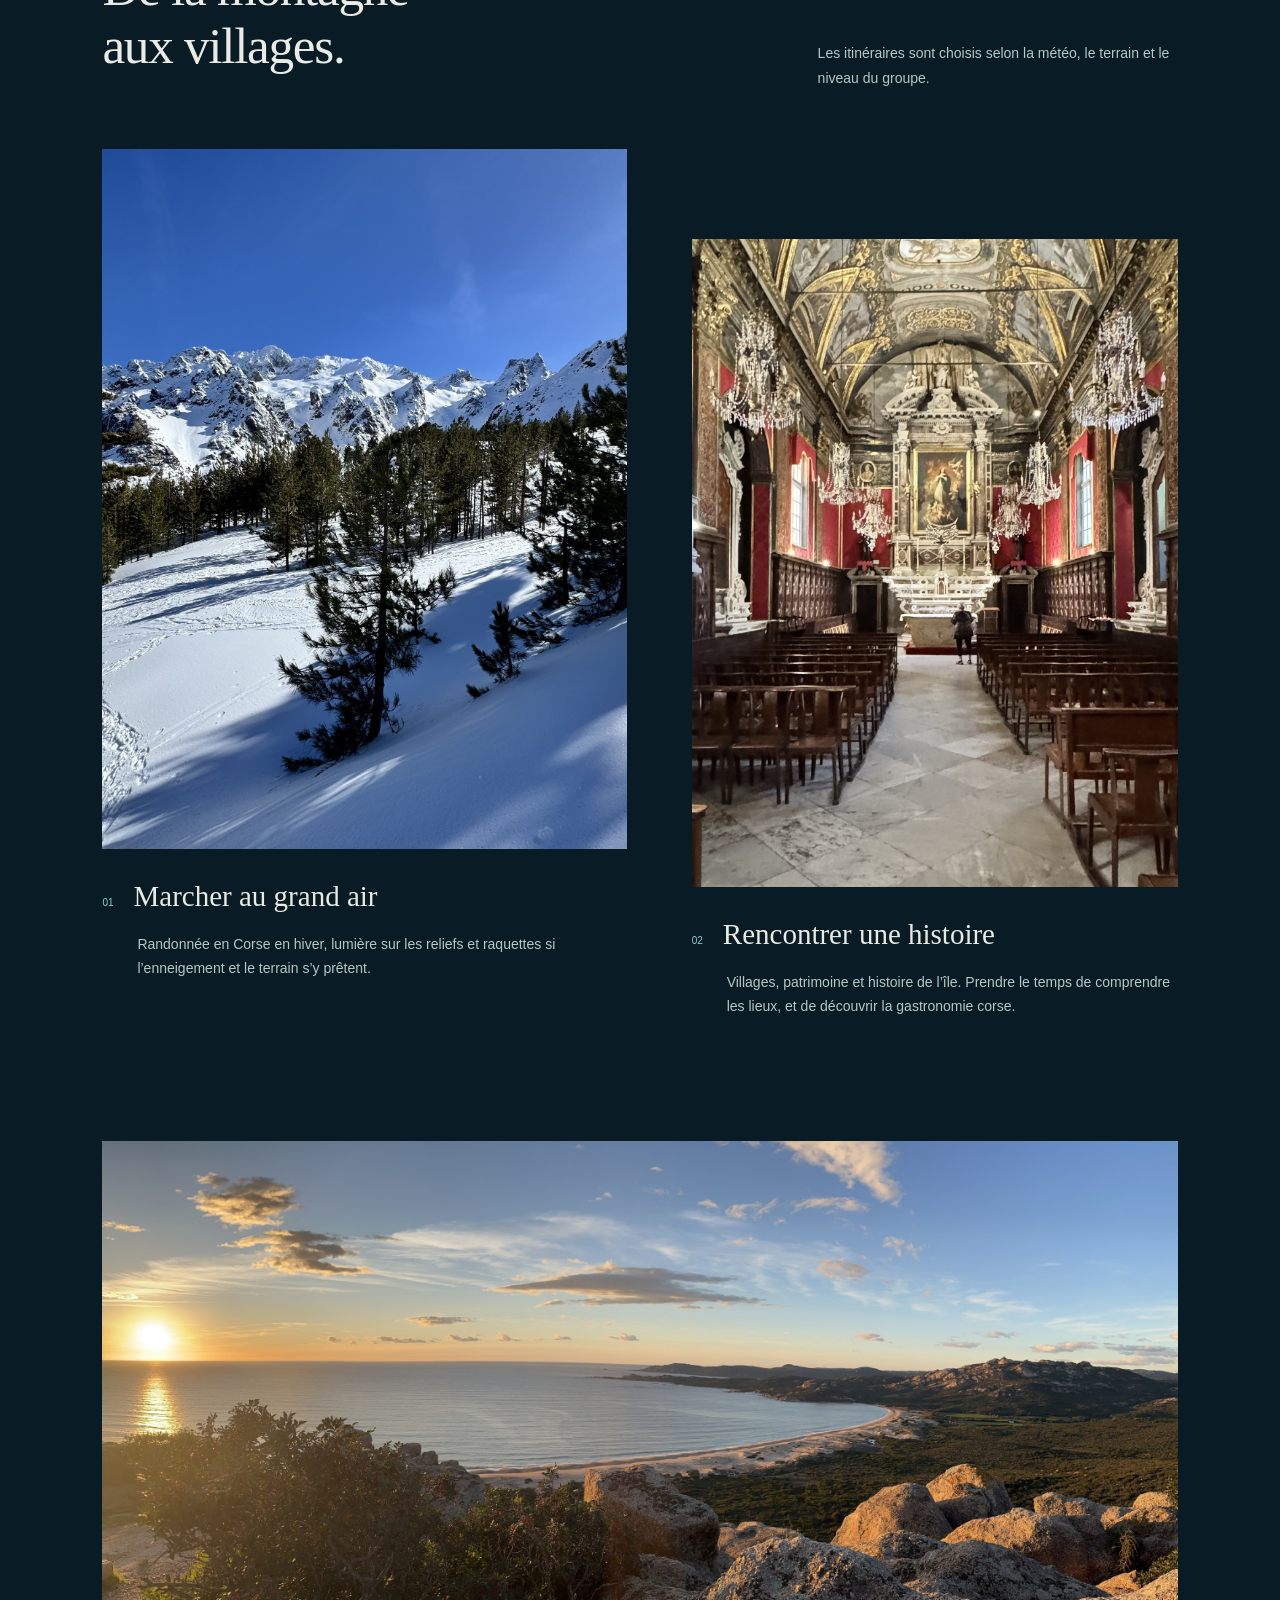
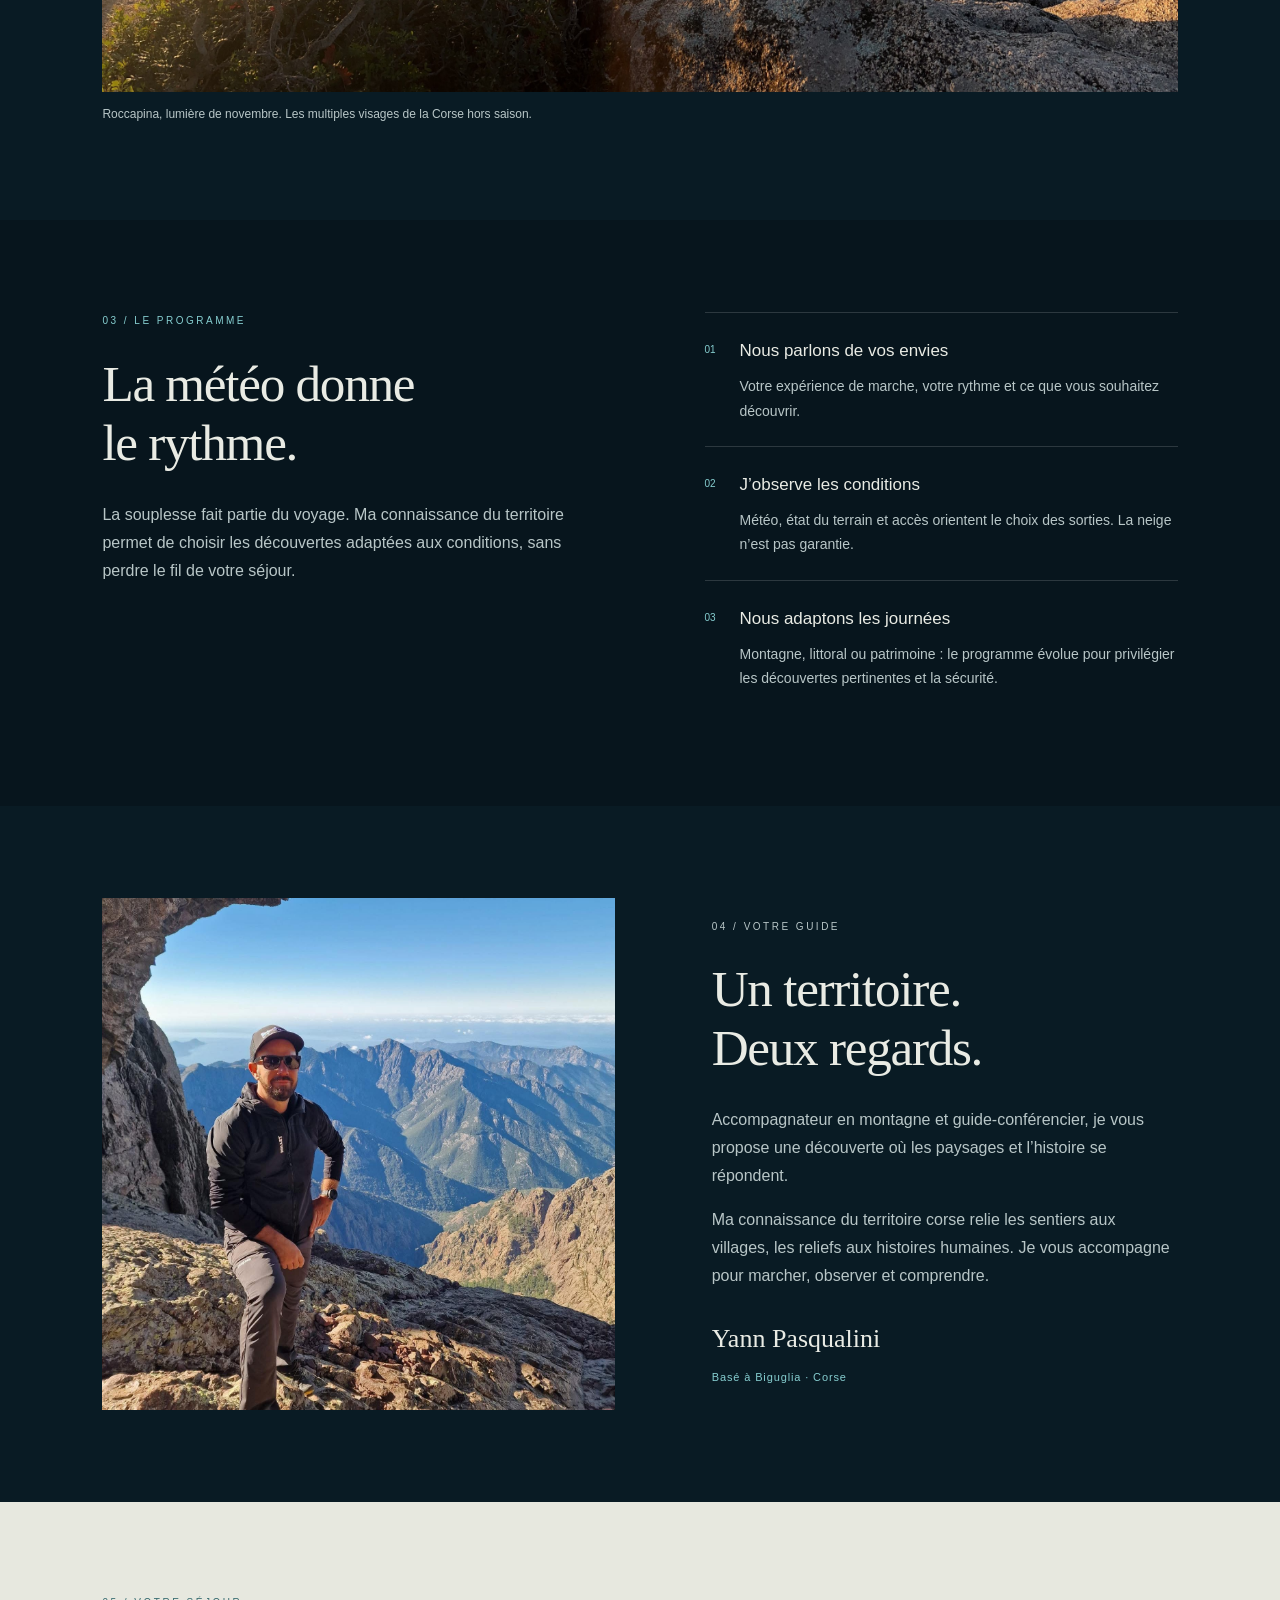
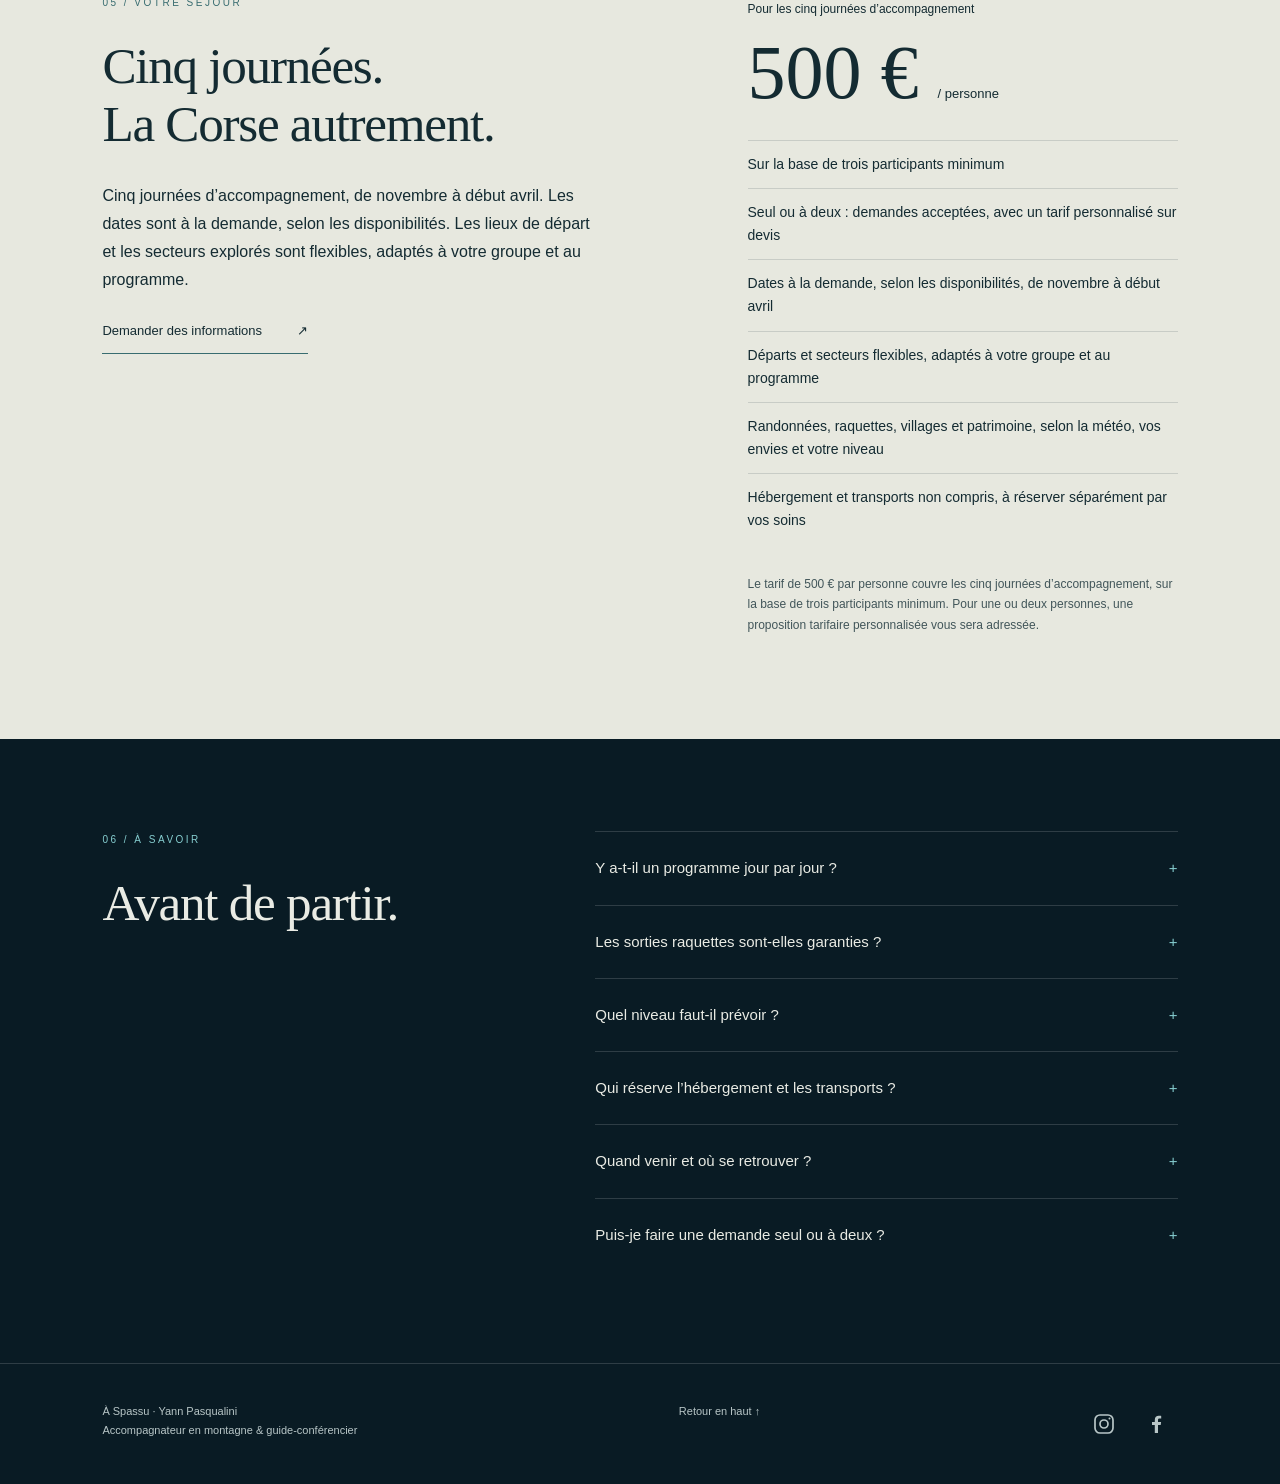
==== commit fcf8c537: "Restore Instagram and Facebook footer icons across FR/EN pages" ====
--- a/corse-en-hiver/index.html
+++ b/corse-en-hiver/index.html
@@ -1,4 +1,4 @@
-<!doctype html><html lang="fr"><head><meta charset="utf-8"><meta name="viewport" content="width=device-width, initial-scale=1"><link rel="canonical" href="https://www.aspassu.com/corse-en-hiver/"><meta property="og:url" content="https://www.aspassu.com/corse-en-hiver/"><meta property="og:image" content="https://www.aspassu.com/corse-en-hiver/images/asco-panorama.jpg"><title>La Corse en hiver — Yann Pasqualini</title><meta name="description" content="La Corse en hiver, de novembre à début avril : cinq journées guidées selon la météo, vos envies et votre niveau. 500 € par personne dès trois participants."><link rel="alternate" hreflang="fr" href="https://www.aspassu.com/corse-en-hiver/"><link rel="alternate" hreflang="en-GB" href="https://www.aspassu.com/corse-en-hiver/winter-in-corsica.html"><meta property="og:title" content="La Corse en hiver — Yann Pasqualini"><meta property="og:description" content="La Corse en hiver, de novembre à début avril : cinq journées guidées selon la météo, vos envies et votre niveau. 500 € par personne dès trois participants."><link rel="stylesheet" href="style.css"><script src="app.js" defer></script></head><body>
+<!doctype html><html lang="fr"><head><meta charset="utf-8"><meta name="viewport" content="width=device-width, initial-scale=1"><link rel="canonical" href="https://www.aspassu.com/corse-en-hiver/"><meta property="og:url" content="https://www.aspassu.com/corse-en-hiver/"><meta property="og:image" content="https://www.aspassu.com/corse-en-hiver/images/asco-panorama.jpg"><title>La Corse en hiver | À Spassu – Yann Pasqualini</title><meta name="description" content="La Corse en hiver, de novembre à début avril : cinq journées guidées selon la météo, vos envies et votre niveau. 500 € par personne dès trois participants."><link rel="alternate" hreflang="fr" href="https://www.aspassu.com/corse-en-hiver/"><link rel="alternate" hreflang="en-GB" href="https://www.aspassu.com/corse-en-hiver/winter-in-corsica.html"><meta property="og:title" content="La Corse en hiver | À Spassu – Yann Pasqualini"><meta property="og:description" content="La Corse en hiver, de novembre à début avril : cinq journées guidées selon la météo, vos envies et votre niveau. 500 € par personne dès trois participants."><link rel="stylesheet" href="style.css"><script src="app.js" defer></script><style id="aspassu-social-style">.aspassu-social-links{display:flex;align-items:center;justify-content:center;flex-wrap:wrap;gap:8px;color:inherit}.aspassu-social-links a{display:inline-flex;align-items:center;justify-content:center;width:44px;height:44px;min-width:44px;min-height:44px;padding:10px;box-sizing:border-box;color:inherit;text-decoration:none;border:0;background:transparent;border-radius:4px}.aspassu-social-links a:hover{color:#86ced0}.aspassu-social-links a:focus-visible{outline:2px solid currentColor;outline-offset:3px}.aspassu-social-links svg{display:block;width:24px;height:24px;flex:none}.aspassu-social-footer{padding:18px 24px;color:inherit}.aspassu-social-footer .aspassu-social-links{justify-content:center}.footer .aspassu-social-links{margin-top:12px}footer>.aspassu-social-links{flex-shrink:0}</style></head><body>
 <a class="skip" href="#main">Aller au contenu</a>
 <header><a class="brand" href="#">À Spassu · Yann Pasqualini<small>Accompagnateur · Guide-conférencier</small></a><button class="menu" aria-expanded="false" aria-controls="navigation">Menu +</button><nav id="navigation" aria-label="Navigation principale"><a href="../">Accueil</a><a href="#offre">Informations pratiques</a><a class="language" href="winter-in-corsica.html" lang="en">EN ↗</a></nav></header>
 <main id="main"><section class="hero" aria-label="La Corse en hiver"><picture class="hero-image"><source media="(max-width:700px)" srcset="images/asco-panorama-mobile.jpg"><img src="images/asco-panorama.jpg" alt="Vallée et sommets enneigés à Asco, en Corse" fetchpriority="high"></picture><div class="hero-content"><p class="eyebrow">Une île, une autre saison</p><h1>La Corse<br><em>en hiver.</em></h1><p class="subtitle">Votre programme<br>guidé par la météo.</p><a class="outline" href="#esprit">Découvrir l’esprit du séjour <span aria-hidden="true">↓</span></a></div><div class="hero-bottom"><span><strong>5 journées d’accompagnement</strong><br>500 € par personne · dès 3 participants</span><a href="#offre">Informations pratiques ↓</a></div></section>
@@ -9,4 +9,4 @@
 <section class="section guide" id="guide"><div class="photo portrait portrait-photo"><picture><source media="(max-width:700px)" srcset="images/portrait-yann-tafunatu-mobile.jpg"><img src="images/portrait-yann-tafunatu.jpg" alt="Yann Pasqualini en montagne au Tafunatu" width="1500" height="1500" loading="lazy"></picture></div><div class="guide-copy"><p class="eyebrow">04 / Votre guide</p><h2>Un territoire.<br>Deux regards.</h2><p>Accompagnateur en montagne et guide-conférencier, je vous propose une découverte où les paysages et l’histoire se répondent.</p><p>Ma connaissance du territoire corse relie les sentiers aux villages, les reliefs aux histoires humaines. Je vous accompagne pour marcher, observer et comprendre.</p><p class="signature">Yann Pasqualini</p><small>Basé à Biguglia · Corse</small></div></section>
 <section class="section offer" id="offre"><div><p class="eyebrow">05 / Votre séjour</p><h2>Cinq journées.<br>La Corse autrement.</h2><p>Cinq journées d’accompagnement, de novembre à début avril. Les dates sont à la demande, selon les disponibilités. Les lieux de départ et les secteurs explorés sont flexibles, adaptés à votre groupe et au programme.</p><button class="contact-trigger" aria-expanded="false" aria-controls="contact-details">Demander des informations <span aria-hidden="true">↗</span></button><div id="contact-details" class="contact-panel" hidden><p>Écrivez-moi avec vos dates envisagées, le nombre de participants et vos envies.</p><a href="mailto:yannpasqualiniaem@gmail.com?subject=Corse%20en%20hiver">yannpasqualiniaem@gmail.com ↗</a><p><a href="tel:+33607656427">+33 6 07 65 64 27</a></p><p>Le lien e-mail ouvre votre messagerie. Aucun message n’est envoyé automatiquement.</p></div></div><div><span style="font-size:12px">Pour les cinq journées d’accompagnement</span><div class="price">500 € <small>/ personne</small></div><ul><li>Sur la base de trois participants minimum</li><li>Seul ou à deux : demandes acceptées, avec un tarif personnalisé sur devis</li><li>Dates à la demande, selon les disponibilités, de novembre à début avril</li><li>Départs et secteurs flexibles, adaptés à votre groupe et au programme</li><li>Randonnées, raquettes, villages et patrimoine, selon la météo, vos envies et votre niveau</li><li>Hébergement et transports non compris, à réserver séparément par vos soins</li></ul><p class="fine">Le tarif de 500 € par personne couvre les cinq journées d’accompagnement, sur la base de trois participants minimum. Pour une ou deux personnes, une proposition tarifaire personnalisée vous sera adressée.</p></div></section>
 <section class="section faq"><div><p class="eyebrow">06 / À savoir</p><h2>Avant de partir.</h2></div><div><details><summary>Y a-t-il un programme jour par jour ?</summary><p>Nous définissons les grandes envies ensemble. L’ordre et le contenu des journées évoluent selon la météo, les accès et les conditions du terrain.</p></details><details><summary>Les sorties raquettes sont-elles garanties ?</summary><p>Non. Les raquettes sont une possibilité lorsque l’enneigement et les conditions le permettent. D’autres découvertes peuvent prendre leur place.</p></details><details><summary>Quel niveau faut-il prévoir ?</summary><p>Le niveau attendu sera précisé avec vous avant toute réservation, en fonction des sorties envisagées et de votre expérience.</p></details><details><summary>Qui réserve l’hébergement et les transports ?</summary><p>Vous réservez séparément votre hébergement et vos transports. Ils ne sont pas compris dans le prix annoncé pour l’accompagnement.</p></details><details><summary>Quand venir et où se retrouver ?</summary><p>De novembre à début avril, à des dates convenues à la demande, selon les disponibilités. Les lieux de départ et les secteurs sont flexibles, adaptés à votre groupe et au programme.</p></details><details><summary>Puis-je faire une demande seul ou à deux ?</summary><p>Oui. Les demandes individuelles ou à deux sont acceptées, avec un tarif personnalisé sur devis. Le tarif annoncé de 500 € par personne pour cinq journées s’applique sur la base de trois participants minimum.</p></details></div></section></main>
-<footer><div>À Spassu · Yann Pasqualini<br>Accompagnateur en montagne & guide-conférencier</div><a href="#">Retour en haut ↑</a></footer></body></html>+<footer><div>À Spassu · Yann Pasqualini<br>Accompagnateur en montagne & guide-conférencier</div><a href="#">Retour en haut ↑</a><div class="aspassu-social-links" role="group" aria-label="Réseaux sociaux"><a href="https://www.instagram.com/aspassu_yannpasqualini" target="_blank" rel="noopener noreferrer" aria-label="Instagram — À Spassu (nouvel onglet)" title="Instagram"><svg xmlns="http://www.w3.org/2000/svg" viewBox="0 0 24 24" fill="none" stroke="currentColor" stroke-width="1.7" aria-hidden="true" focusable="false"><rect x="3" y="3" width="18" height="18" rx="5"/><circle cx="12" cy="12" r="4"/><circle cx="17.5" cy="6.5" r="1" fill="currentColor" stroke="none"/></svg></a><a href="https://www.facebook.com/share/1D5Dq3e9D9/?mibextid=wwXIfr" target="_blank" rel="noopener noreferrer" aria-label="Facebook — À Spassu (nouvel onglet)" title="Facebook"><svg xmlns="http://www.w3.org/2000/svg" viewBox="0 0 24 24" fill="currentColor" aria-hidden="true" focusable="false"><path d="M14 21v-8h2.7l.4-3H14V8.1c0-.9.3-1.5 1.6-1.5h1.6V3.9c-.3 0-1.3-.1-2.4-.1-2.4 0-4 1.5-4 4.1V10H8v3h2.8v8Z"/></svg></a></div></footer></body></html>
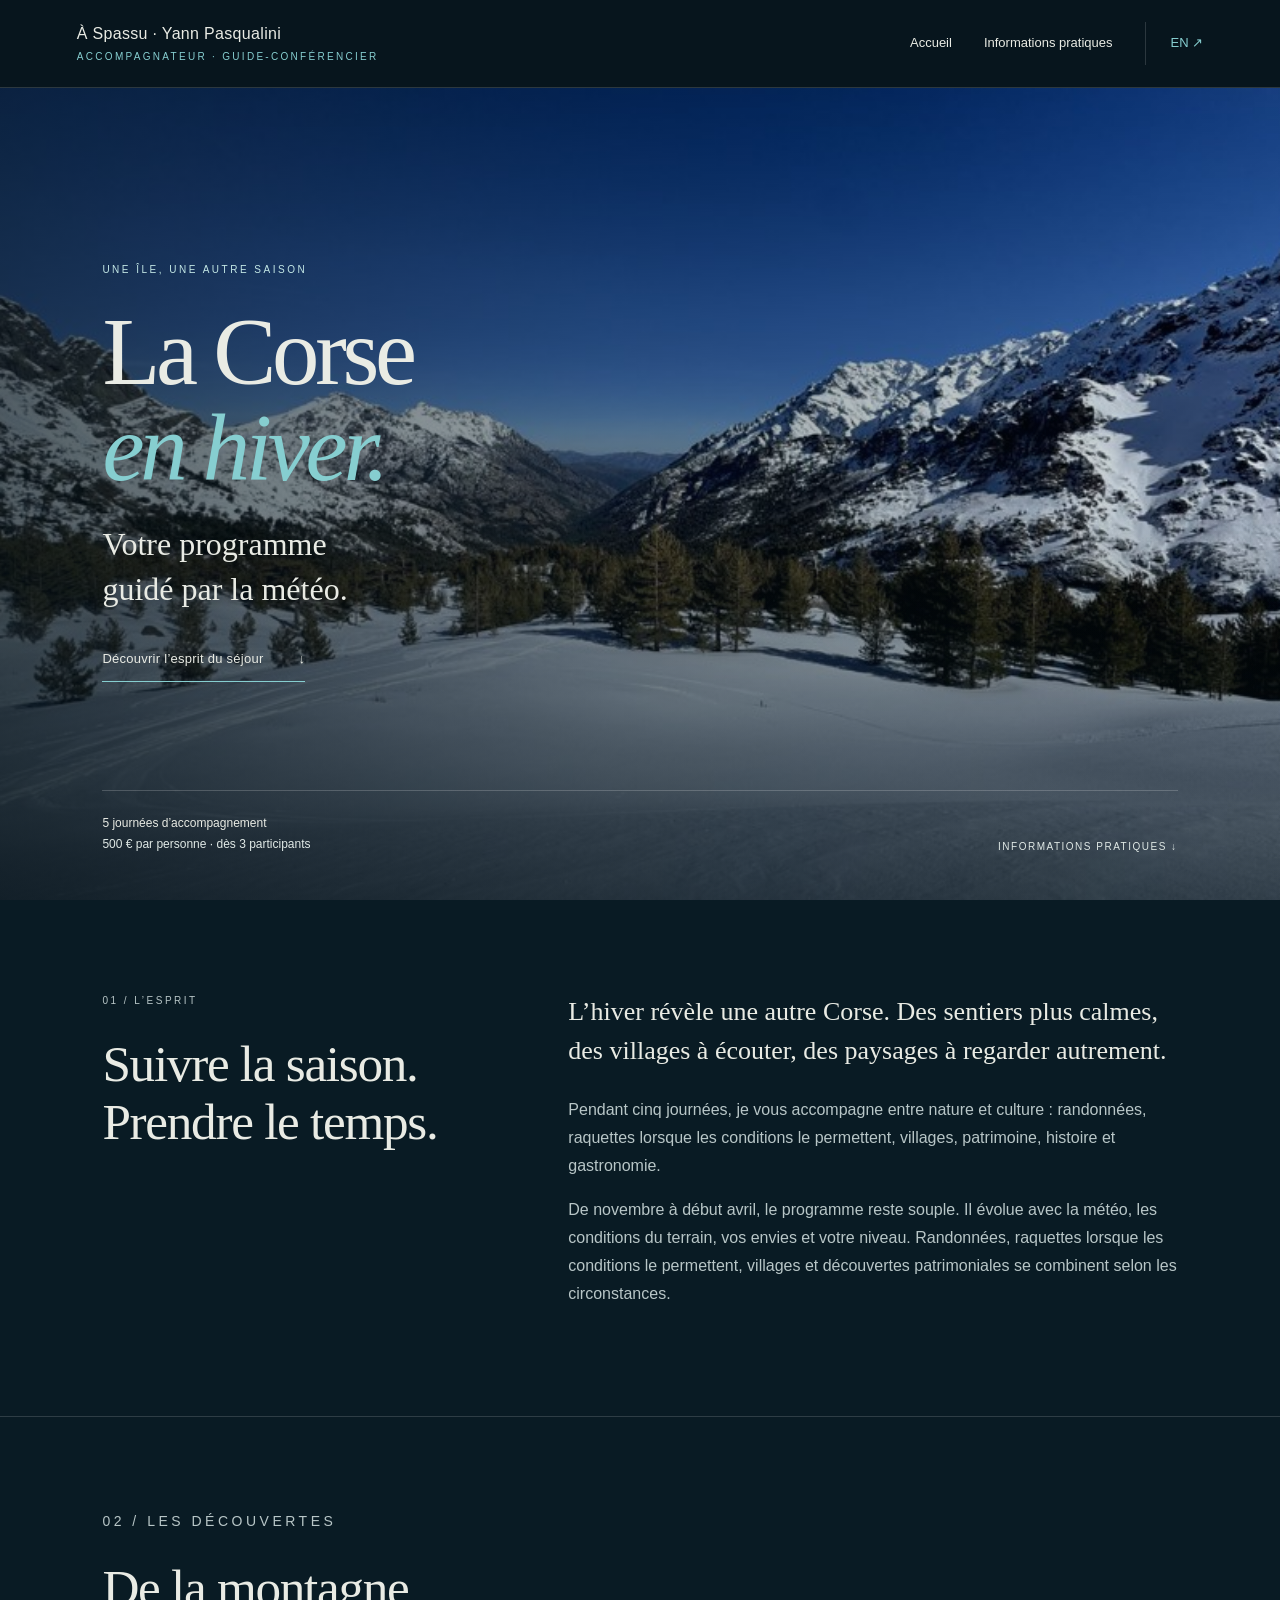
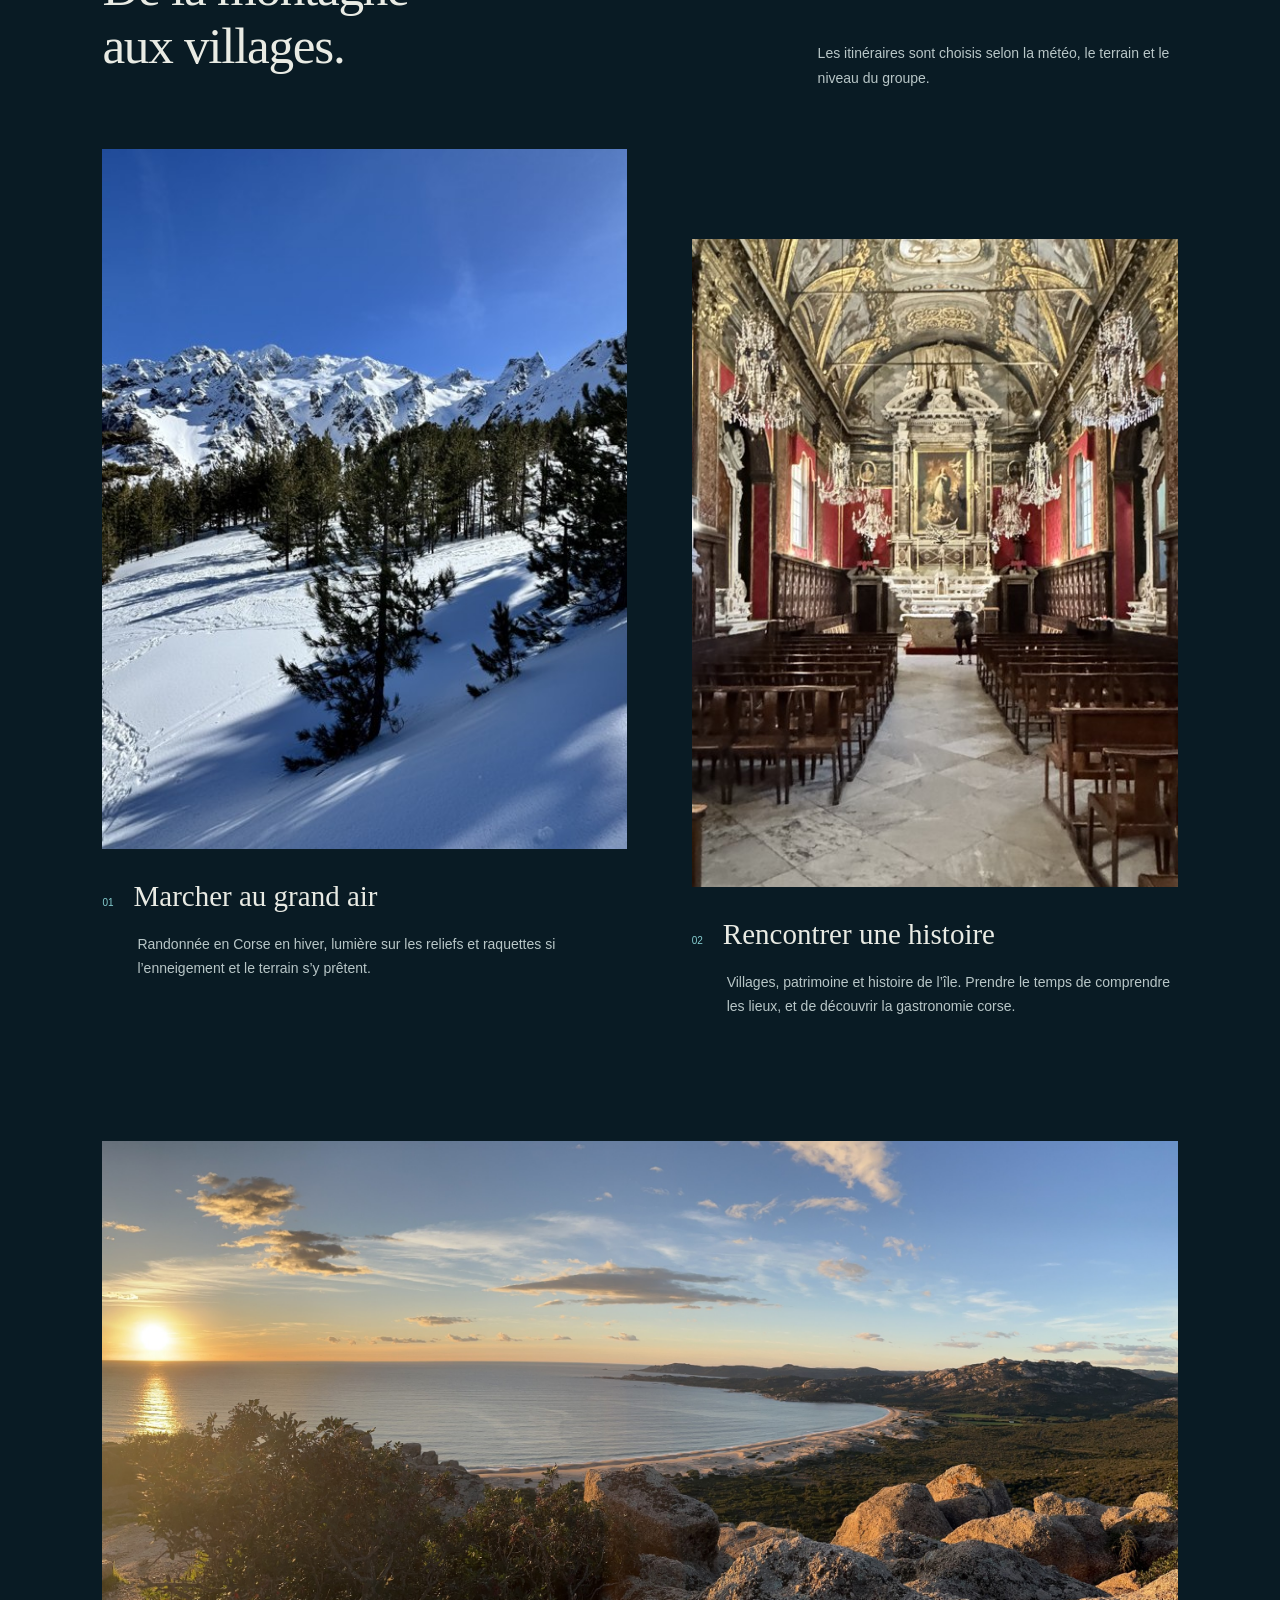
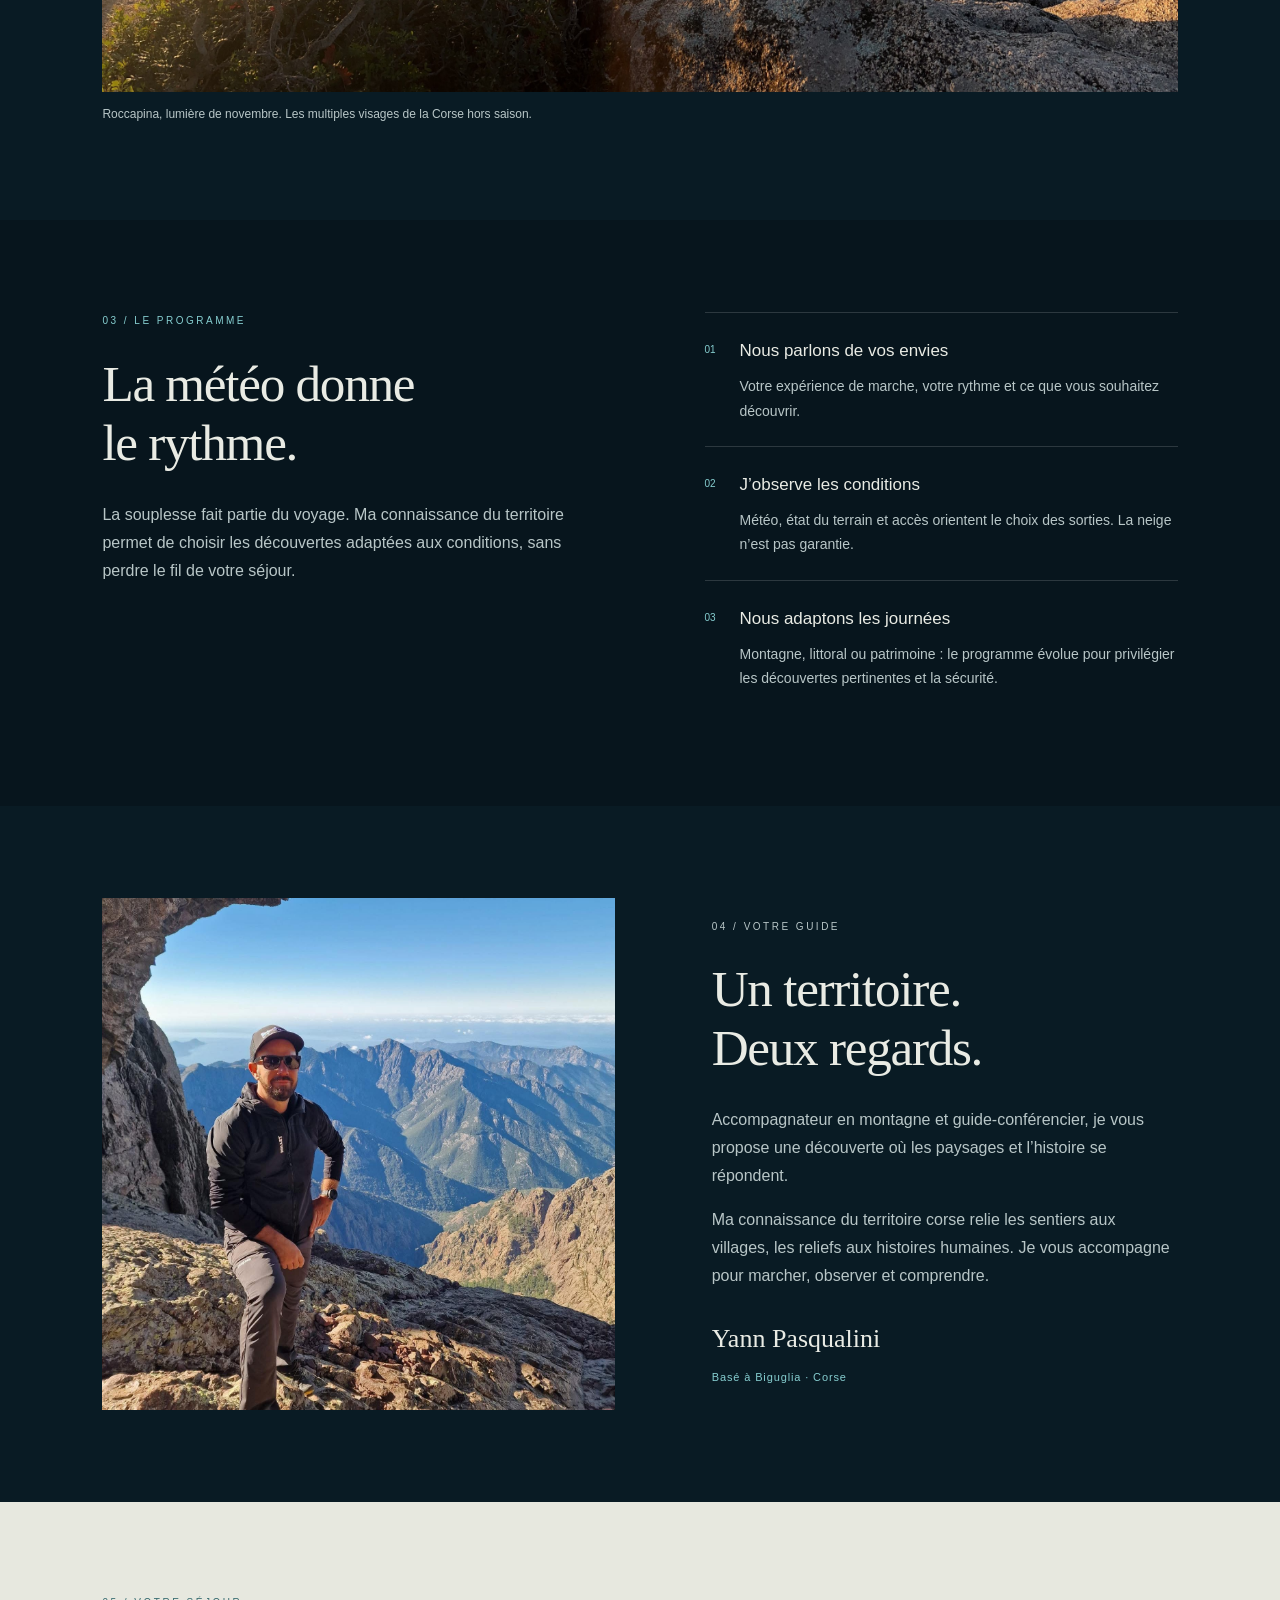
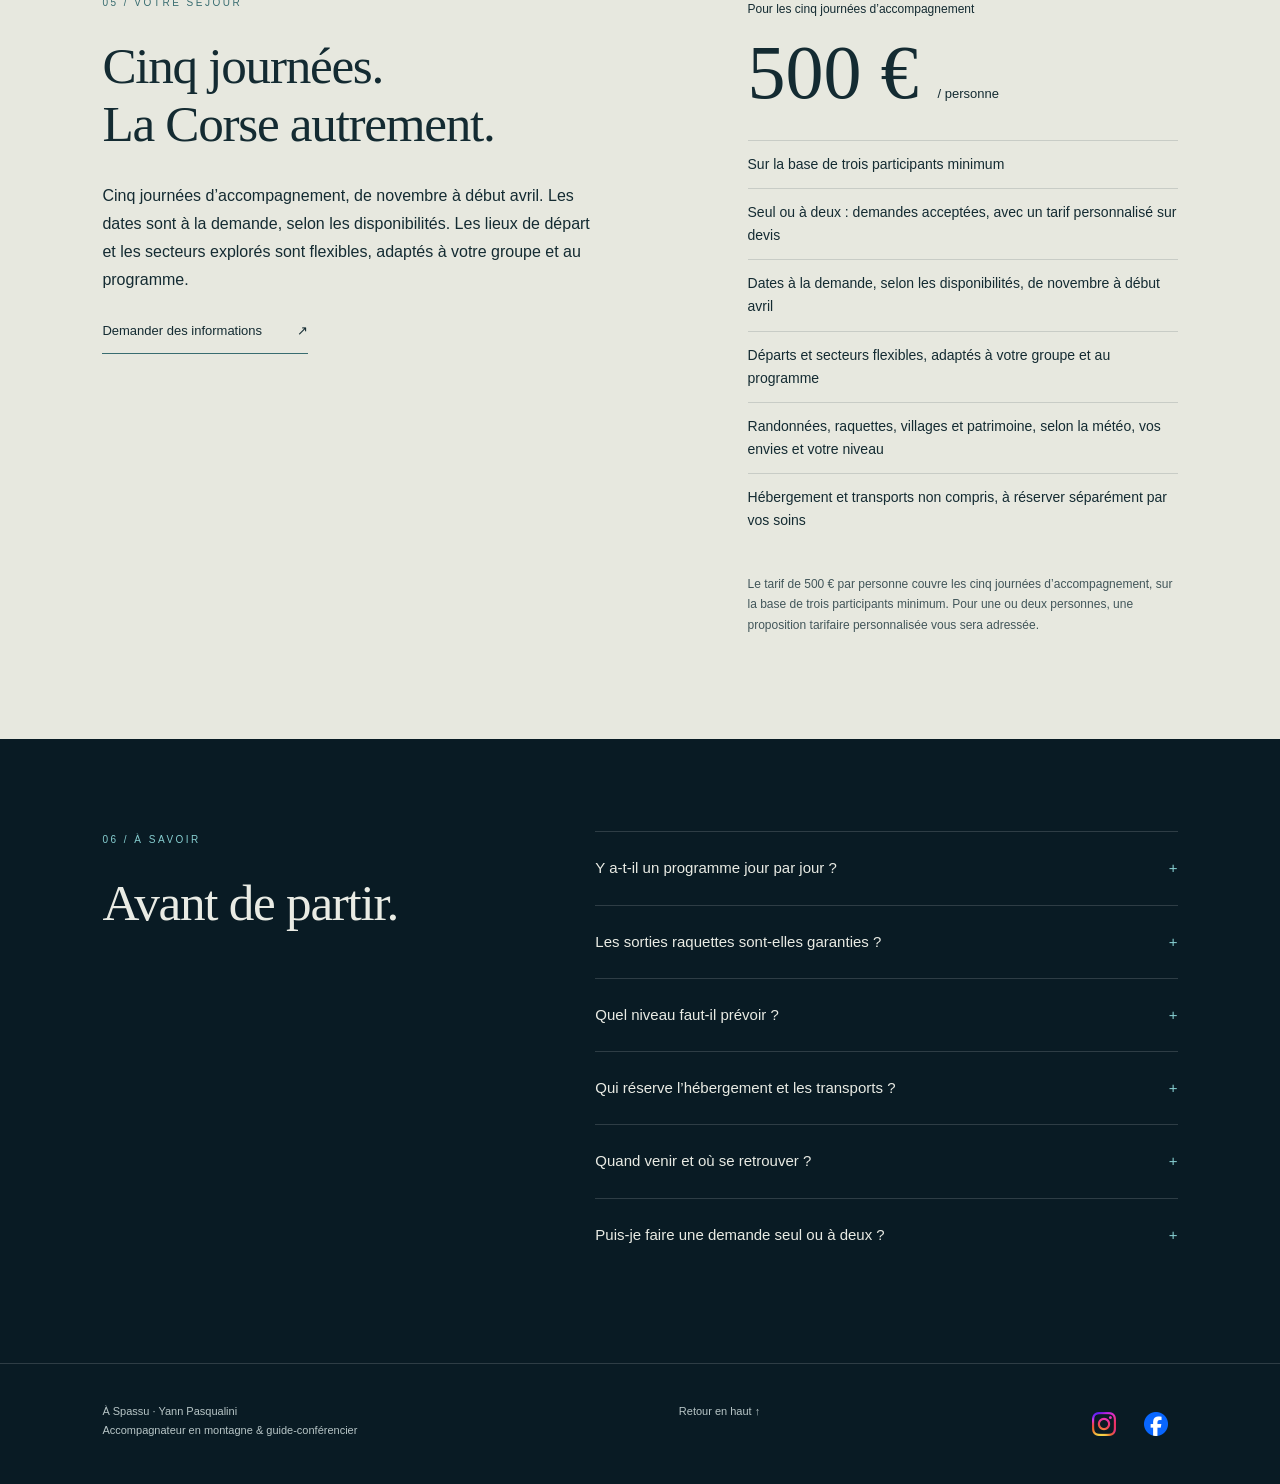
==== commit 749cc71f: "Use official colour Instagram and Facebook logos without changing footer layout" ====
--- a/corse-en-hiver/index.html
+++ b/corse-en-hiver/index.html
@@ -9,4 +9,4 @@
 <section class="section guide" id="guide"><div class="photo portrait portrait-photo"><picture><source media="(max-width:700px)" srcset="images/portrait-yann-tafunatu-mobile.jpg"><img src="images/portrait-yann-tafunatu.jpg" alt="Yann Pasqualini en montagne au Tafunatu" width="1500" height="1500" loading="lazy"></picture></div><div class="guide-copy"><p class="eyebrow">04 / Votre guide</p><h2>Un territoire.<br>Deux regards.</h2><p>Accompagnateur en montagne et guide-conférencier, je vous propose une découverte où les paysages et l’histoire se répondent.</p><p>Ma connaissance du territoire corse relie les sentiers aux villages, les reliefs aux histoires humaines. Je vous accompagne pour marcher, observer et comprendre.</p><p class="signature">Yann Pasqualini</p><small>Basé à Biguglia · Corse</small></div></section>
 <section class="section offer" id="offre"><div><p class="eyebrow">05 / Votre séjour</p><h2>Cinq journées.<br>La Corse autrement.</h2><p>Cinq journées d’accompagnement, de novembre à début avril. Les dates sont à la demande, selon les disponibilités. Les lieux de départ et les secteurs explorés sont flexibles, adaptés à votre groupe et au programme.</p><button class="contact-trigger" aria-expanded="false" aria-controls="contact-details">Demander des informations <span aria-hidden="true">↗</span></button><div id="contact-details" class="contact-panel" hidden><p>Écrivez-moi avec vos dates envisagées, le nombre de participants et vos envies.</p><a href="mailto:yannpasqualiniaem@gmail.com?subject=Corse%20en%20hiver">yannpasqualiniaem@gmail.com ↗</a><p><a href="tel:+33607656427">+33 6 07 65 64 27</a></p><p>Le lien e-mail ouvre votre messagerie. Aucun message n’est envoyé automatiquement.</p></div></div><div><span style="font-size:12px">Pour les cinq journées d’accompagnement</span><div class="price">500 € <small>/ personne</small></div><ul><li>Sur la base de trois participants minimum</li><li>Seul ou à deux : demandes acceptées, avec un tarif personnalisé sur devis</li><li>Dates à la demande, selon les disponibilités, de novembre à début avril</li><li>Départs et secteurs flexibles, adaptés à votre groupe et au programme</li><li>Randonnées, raquettes, villages et patrimoine, selon la météo, vos envies et votre niveau</li><li>Hébergement et transports non compris, à réserver séparément par vos soins</li></ul><p class="fine">Le tarif de 500 € par personne couvre les cinq journées d’accompagnement, sur la base de trois participants minimum. Pour une ou deux personnes, une proposition tarifaire personnalisée vous sera adressée.</p></div></section>
 <section class="section faq"><div><p class="eyebrow">06 / À savoir</p><h2>Avant de partir.</h2></div><div><details><summary>Y a-t-il un programme jour par jour ?</summary><p>Nous définissons les grandes envies ensemble. L’ordre et le contenu des journées évoluent selon la météo, les accès et les conditions du terrain.</p></details><details><summary>Les sorties raquettes sont-elles garanties ?</summary><p>Non. Les raquettes sont une possibilité lorsque l’enneigement et les conditions le permettent. D’autres découvertes peuvent prendre leur place.</p></details><details><summary>Quel niveau faut-il prévoir ?</summary><p>Le niveau attendu sera précisé avec vous avant toute réservation, en fonction des sorties envisagées et de votre expérience.</p></details><details><summary>Qui réserve l’hébergement et les transports ?</summary><p>Vous réservez séparément votre hébergement et vos transports. Ils ne sont pas compris dans le prix annoncé pour l’accompagnement.</p></details><details><summary>Quand venir et où se retrouver ?</summary><p>De novembre à début avril, à des dates convenues à la demande, selon les disponibilités. Les lieux de départ et les secteurs sont flexibles, adaptés à votre groupe et au programme.</p></details><details><summary>Puis-je faire une demande seul ou à deux ?</summary><p>Oui. Les demandes individuelles ou à deux sont acceptées, avec un tarif personnalisé sur devis. Le tarif annoncé de 500 € par personne pour cinq journées s’applique sur la base de trois participants minimum.</p></details></div></section></main>
-<footer><div>À Spassu · Yann Pasqualini<br>Accompagnateur en montagne & guide-conférencier</div><a href="#">Retour en haut ↑</a><div class="aspassu-social-links" role="group" aria-label="Réseaux sociaux"><a href="https://www.instagram.com/aspassu_yannpasqualini" target="_blank" rel="noopener noreferrer" aria-label="Instagram — À Spassu (nouvel onglet)" title="Instagram"><svg xmlns="http://www.w3.org/2000/svg" viewBox="0 0 24 24" fill="none" stroke="currentColor" stroke-width="1.7" aria-hidden="true" focusable="false"><rect x="3" y="3" width="18" height="18" rx="5"/><circle cx="12" cy="12" r="4"/><circle cx="17.5" cy="6.5" r="1" fill="currentColor" stroke="none"/></svg></a><a href="https://www.facebook.com/share/1D5Dq3e9D9/?mibextid=wwXIfr" target="_blank" rel="noopener noreferrer" aria-label="Facebook — À Spassu (nouvel onglet)" title="Facebook"><svg xmlns="http://www.w3.org/2000/svg" viewBox="0 0 24 24" fill="currentColor" aria-hidden="true" focusable="false"><path d="M14 21v-8h2.7l.4-3H14V8.1c0-.9.3-1.5 1.6-1.5h1.6V3.9c-.3 0-1.3-.1-2.4-.1-2.4 0-4 1.5-4 4.1V10H8v3h2.8v8Z"/></svg></a></div></footer></body></html>+<footer><div>À Spassu · Yann Pasqualini<br>Accompagnateur en montagne & guide-conférencier</div><a href="#">Retour en haut ↑</a><div class="aspassu-social-links" role="group" aria-label="Réseaux sociaux"><a href="https://www.instagram.com/aspassu_yannpasqualini" target="_blank" rel="noopener noreferrer" aria-label="Instagram — À Spassu (nouvel onglet)" title="Instagram"><img src="/social-assets/instagram.png" width="24" height="24" alt="" aria-hidden="true" style="display:block;width:24px;height:24px;flex:none"></a><a href="https://www.facebook.com/share/1D5Dq3e9D9/?mibextid=wwXIfr" target="_blank" rel="noopener noreferrer" aria-label="Facebook — À Spassu (nouvel onglet)" title="Facebook"><img src="/social-assets/facebook.png" width="24" height="24" alt="" aria-hidden="true" style="display:block;width:24px;height:24px;flex:none"></a></div></footer></body></html>
